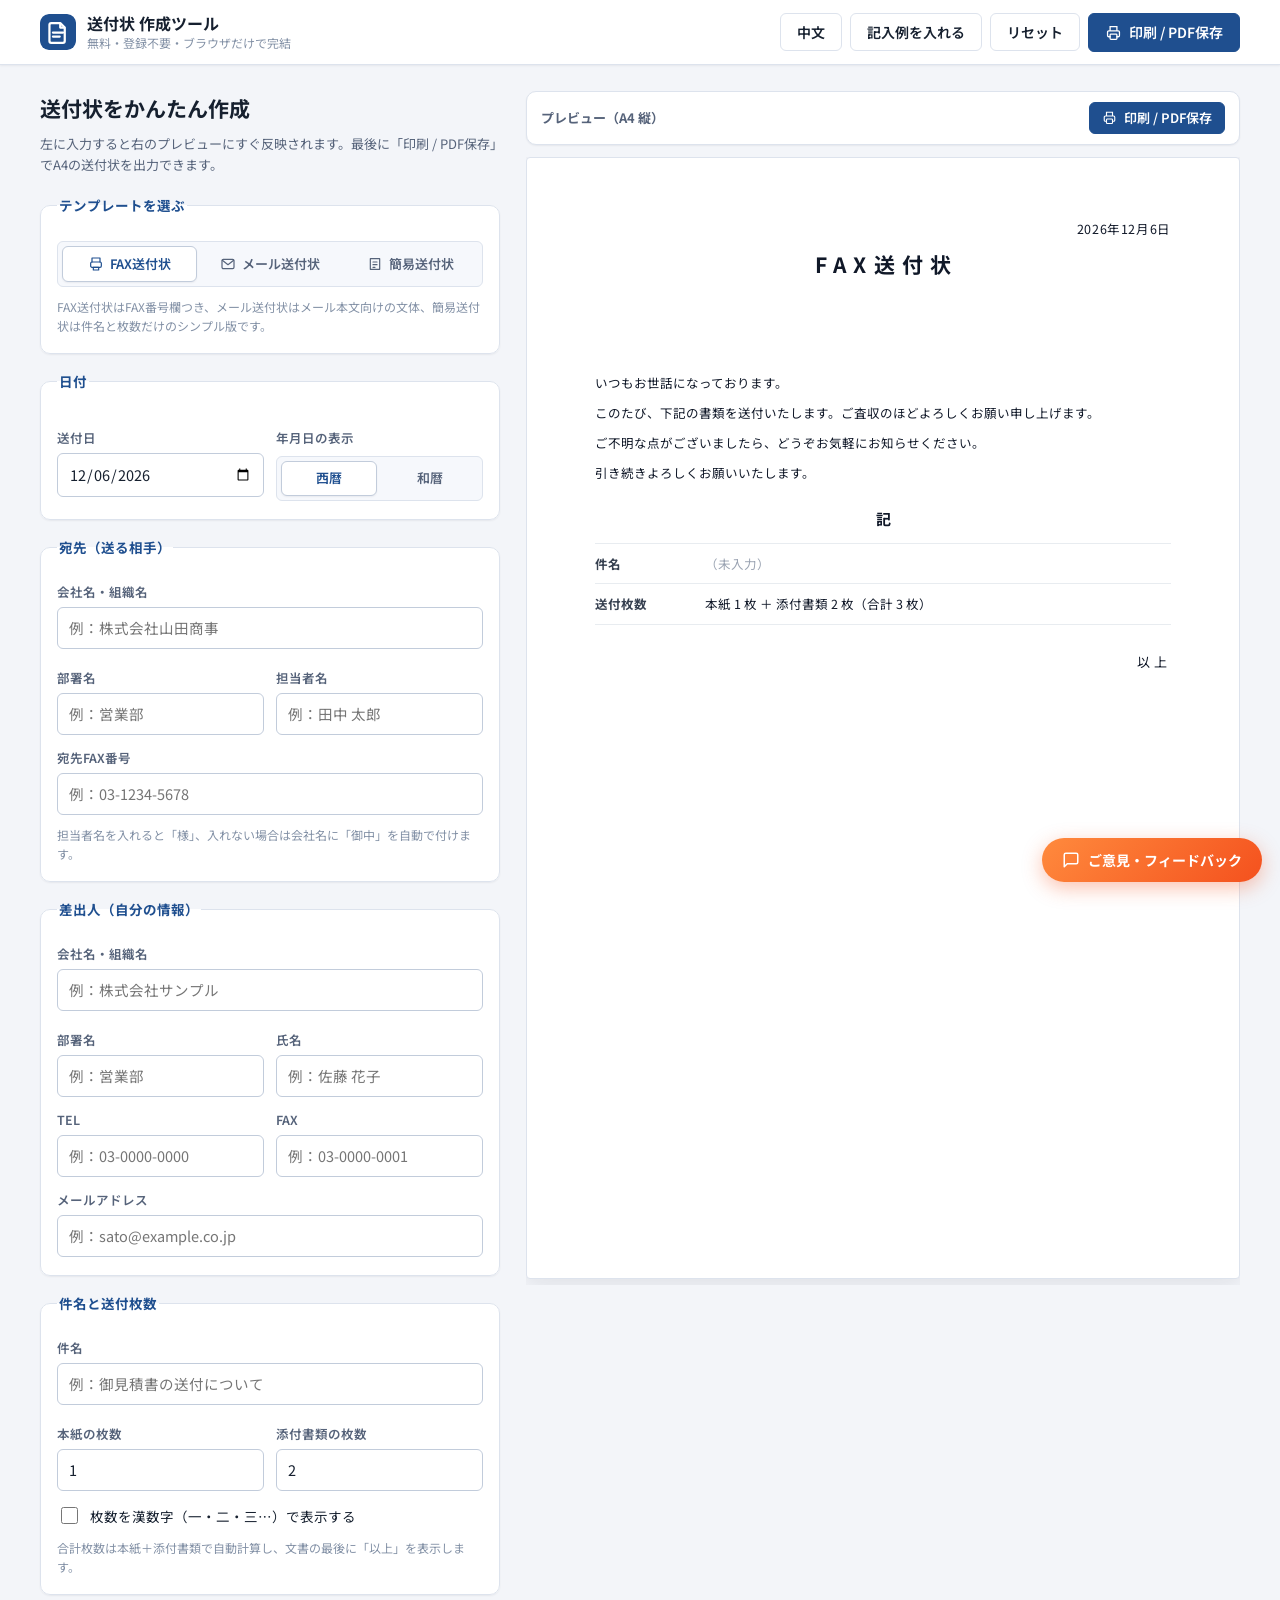
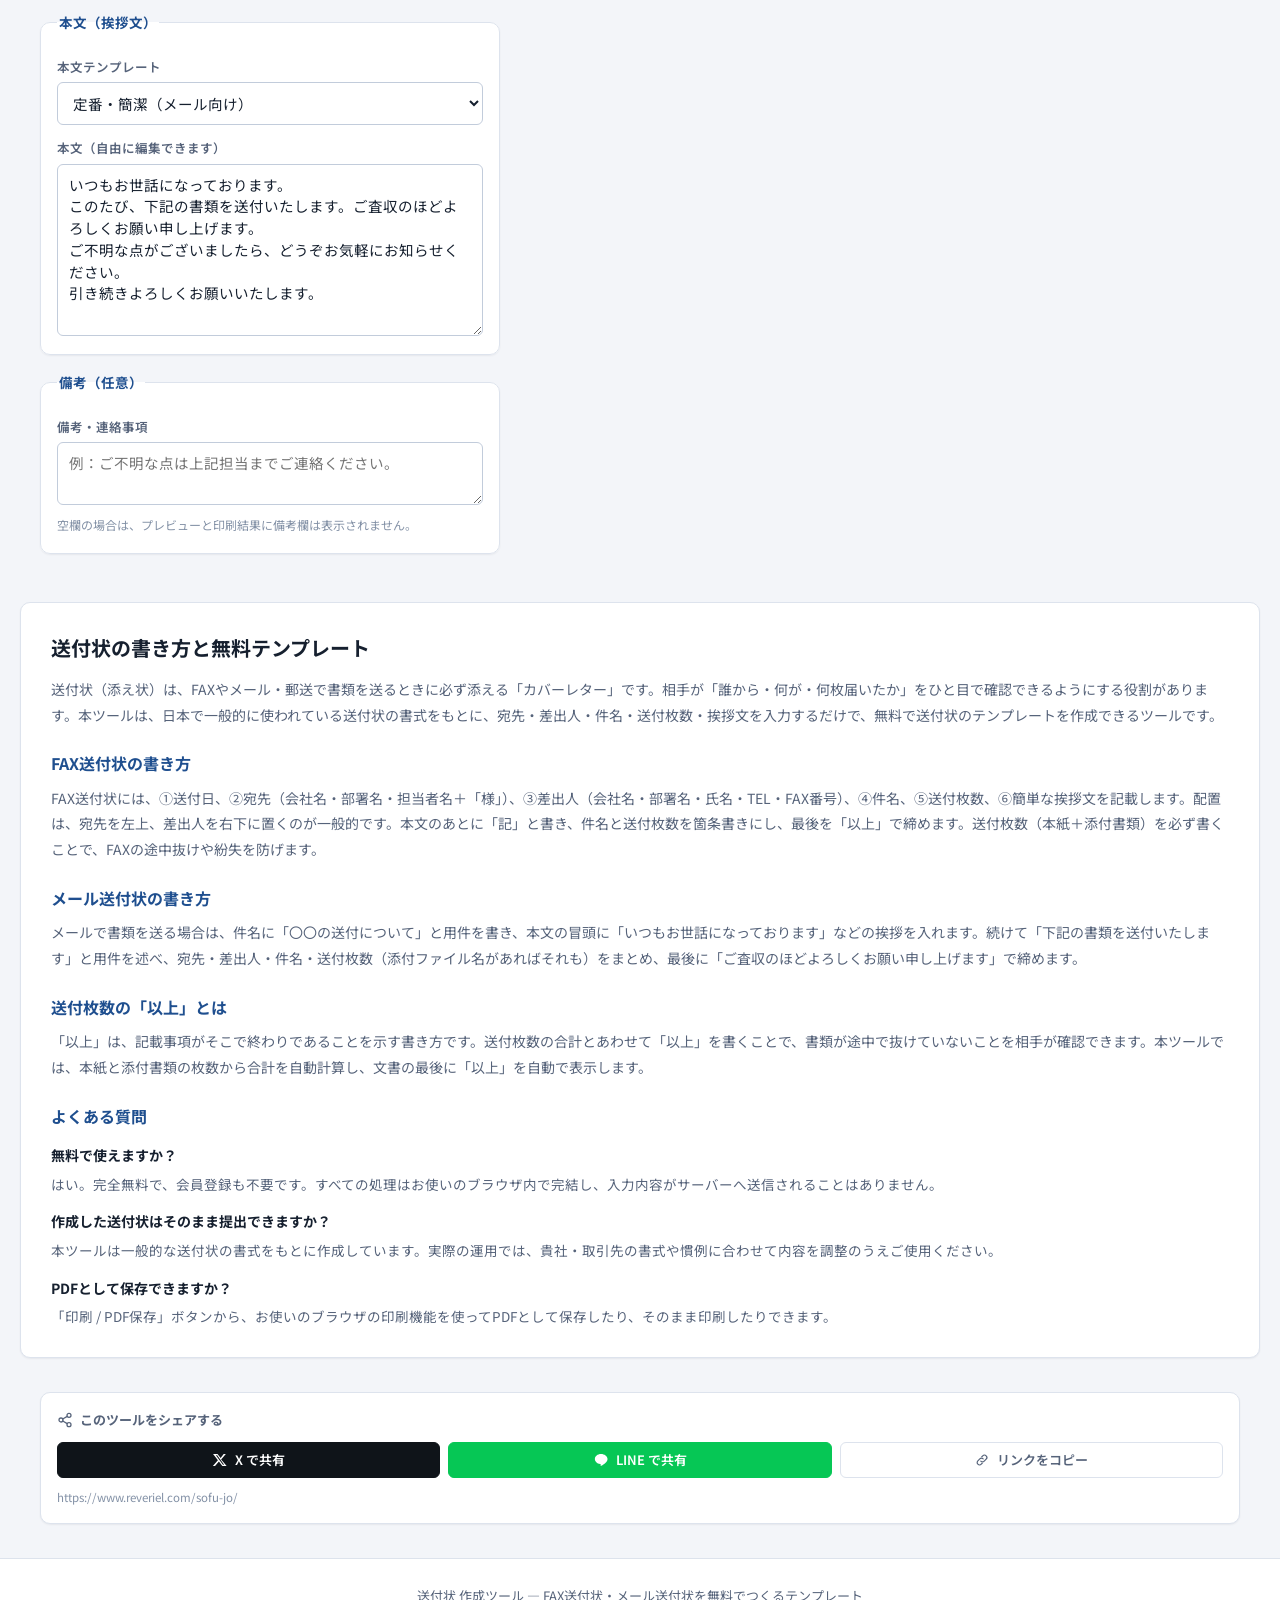
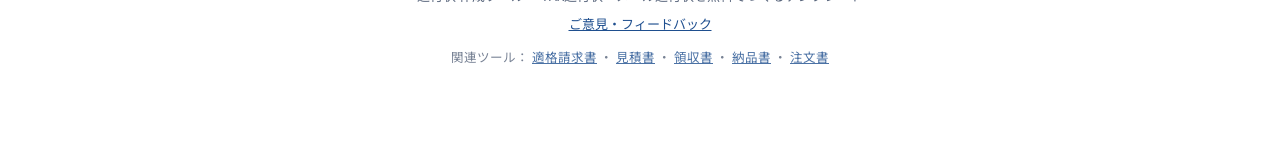
==== index.html @ 33616ab7 "送付状作成ツール初版：3模板+4预置文案+中⇄日+印刷/PDF" ====
<!DOCTYPE html>
<html lang="ja">
<head>
<meta charset="UTF-8">
<meta name="viewport" content="width=device-width, initial-scale=1">
<title>送付状 テンプレート 無料｜FAX送付状の書き方・作成ツール</title>
<meta name="description" content="送付状（FAX送付状・メール送付状）を無料で作成できるテンプレートツール。宛先・差出人・件名・送付枚数を入力するだけで、FAX送付状の正しい書き方どおりの書式をA4で作成し、そのまま印刷・PDF保存できます。登録不要・ブラウザ内で完結。">
<meta name="robots" content="index, follow">
<link rel="canonical" href="https://www.reveriel.com/sofu-jo/">
<meta name="keywords" content="送付状 テンプレート 無料,FAX送付状 書き方,送付状 無料,送付状 作成,メール送付状,送付状 フォーマット">
<meta property="og:type" content="website">
<meta property="og:title" content="送付状 テンプレート 無料｜FAX送付状の書き方・作成ツール">
<meta property="og:description" content="FAX送付状・メール送付状・簡易送付状を無料で作成。宛先・差出人・件名・送付枚数を入力するだけで、正しい書式の送付状をA4で印刷・PDF保存できます。">
<meta property="og:locale" content="ja_JP">
<meta property="og:url" content="https://www.reveriel.com/sofu-jo/">
<meta property="og:image" content="https://www.reveriel.com/sofu-jo/og-image.png">
<meta property="og:image:width" content="1200">
<meta property="og:image:height" content="630">
<meta name="twitter:card" content="summary_large_image">
<meta name="twitter:title" content="送付状 テンプレート 無料｜FAX送付状の書き方・作成ツール">
<meta name="twitter:description" content="FAX送付状・メール送付状を無料で作成。正しい書式の送付状をA4で印刷・PDF保存できます。">
<meta name="twitter:image" content="https://www.reveriel.com/sofu-jo/og-image.png">
<link rel="preconnect" href="https://fonts.googleapis.com">
<link rel="preconnect" href="https://fonts.gstatic.com" crossorigin>
<link href="https://fonts.googleapis.com/css2?family=Noto+Sans+JP:wght@400;500;700&family=Noto+Sans+SC:wght@400;500;700&display=swap" rel="stylesheet">
<link rel="icon" href="data:image/svg+xml,%3Csvg xmlns='http://www.w3.org/2000/svg' viewBox='0 0 32 32'%3E%3Crect width='32' height='32' rx='7' fill='%231f4f8f'/%3E%3Cpath d='M9 8h10l5 5v11a2 2 0 0 1-2 2H9a2 2 0 0 1-2-2V10a2 2 0 0 1 2-2z' fill='none' stroke='%23fff' stroke-width='2.2' stroke-linejoin='round'/%3E%3Cpath d='M18 8v5h5' fill='none' stroke='%23fff' stroke-width='2.2' stroke-linejoin='round'/%3E%3Cpath d='M11 17h9M11 21h6' stroke='%23fff' stroke-width='2.2' stroke-linecap='round'/%3E%3C/svg%3E">
<link rel="stylesheet" href="style.css">
<!-- Cloudflare Web Analytics --><script type='module' src='https://static.cloudflareinsights.com/beacon.min.js' data-cf-beacon='{"token": "6fc01bf3ac5e457ba1bd16b91e5b653e"}'></script><!-- End Cloudflare Web Analytics -->
<script type="application/ld+json">
{
  "@context": "https://schema.org",
  "@graph": [
    {
      "@type": "WebApplication",
      "name": "送付状 作成ツール（FAX・メール送付状テンプレート）",
      "applicationCategory": "BusinessApplication",
      "operatingSystem": "Web",
      "url": "https://www.reveriel.com/sofu-jo/",
      "description": "宛先・差出人・件名・送付枚数を入力するだけで、FAX送付状・メール送付状・簡易送付状を正しい書式で作成し、A4で印刷・PDF保存できる無料のブラウザ完結型ツール。",
      "inLanguage": "ja",
      "offers": {
        "@type": "Offer",
        "price": "0",
        "priceCurrency": "JPY"
      },
      "featureList": [
        "FAX送付状・メール送付状・簡易送付状の3種類のテンプレート",
        "日付の西暦／和暦（令和）切り替え",
        "送付枚数（本紙＋添付書類）の自動集計と漢数字表示",
        "時候の挨拶つき本文テンプレート4種（自由編集可）",
        "A4縦のプレビュー・印刷・PDF保存、日本語／中国語の画面切り替え",
        "入力内容はブラウザ内のみで処理"
      ]
    },
    {
      "@type": "FAQPage",
      "mainEntity": [
        {
          "@type": "Question",
          "name": "送付状とは何ですか？",
          "acceptedAnswer": {
            "@type": "Answer",
            "text": "送付状とは、書類をFAXやメール、郵送で送るときに添えるカバーレター（添え状）のことです。「何を・何枚送ったか」「誰から誰へ送ったか」を相手に明確に伝える役割があります。宛先・差出人・日付・件名・送付枚数・簡単な挨拶文を記載するのが一般的です。"
          }
        },
        {
          "@type": "Question",
          "name": "FAX送付状の書き方を教えてください。",
          "acceptedAnswer": {
            "@type": "Answer",
            "text": "FAX送付状には、送信日・宛先（会社名・部署・担当者名＋様）・差出人（会社名・部署・氏名・TEL・FAX番号）・件名・送付枚数（本紙＋添付書類）・簡単な挨拶文を記載します。宛先は左上、差出人は右下に置き、本文の後に「記」と書き、件名・送付枚数を箇条書きにして、最後に「以上」で締めます。送付枚数を書いておくと、FAXの途中抜けや紛失を防げます。"
          }
        },
        {
          "@type": "Question",
          "name": "送付状の「以上」は何のために書くのですか？",
          "acceptedAnswer": {
            "@type": "Answer",
            "text": "「以上」は、本文と記載事項がそこで終わりであることを示す書き方です。送付枚数とあわせて記載することで、書類が途中で抜けていないことを相手が確認できます。本ツールでは、送付枚数の合計を自動計算し、文書の最後に「以上」を自動で表示します。"
          }
        },
        {
          "@type": "Question",
          "name": "送付枚数の「本紙」と「添付書類」の違いは？",
          "acceptedAnswer": {
            "@type": "Answer",
            "text": "「本紙」は送付状そのもの（1枚）を指し、「添付書類」は送付状と一緒に送る書類を指します。合計枚数は「本紙1枚＋添付書類の枚数」で計算します。本ツールでは添付書類の枚数を入力すると合計が自動で表示されます。"
          }
        },
        {
          "@type": "Question",
          "name": "メール送付状はどう書けばいいですか？",
          "acceptedAnswer": {
            "@type": "Answer",
            "text": "メールで書類を送る場合は、件名に「〇〇の送付について」と内容を書き、本文の冒頭に「いつもお世話になっております」などの挨拶、続けて「下記の書類を送付いたします」と用件を書き、宛先・差出人・件名・送付枚数をまとめます。添付ファイルがある場合はファイル名も明記すると親切です。本ツールのメール送付状テンプレートはこの形式に対応しています。"
          }
        },
        {
          "@type": "Question",
          "name": "入力した内容はサーバーに送信されますか？",
          "acceptedAnswer": {
            "@type": "Answer",
            "text": "いいえ。入力内容はサーバーへ送信されず、お使いの端末のブラウザ内だけで処理されます。ページを閉じると内容は破棄されます。"
          }
        }
      ]
    }
  ]
}
</script>
</head>
<body>

<header class="site-header no-print">
  <div class="wrap header-inner">
    <div class="brand">
      <svg class="brand-mark" viewBox="0 0 32 32" aria-hidden="true">
        <rect width="32" height="32" rx="7" fill="currentColor"/>
        <path d="M10 8h8l4 4v12a1.6 1.6 0 0 1-1.6 1.6H10A1.6 1.6 0 0 1 8.4 24V9.6A1.6 1.6 0 0 1 10 8z" fill="none" stroke="#fff" stroke-width="2" stroke-linejoin="round"/>
        <path d="M18 8v4h4" fill="none" stroke="#fff" stroke-width="2" stroke-linejoin="round"/>
        <path d="M11.5 16.5h9M11.5 20h6" stroke="#fff" stroke-width="2" stroke-linecap="round"/>
      </svg>
      <div class="brand-text">
        <strong data-i18n="brandName">送付状 作成ツール</strong>
        <span data-i18n="tagline">無料・登録不要・ブラウザだけで完結</span>
      </div>
    </div>

    <div class="header-actions">
      <button type="button" class="btn btn-ghost" id="langBtn" aria-label="表示言語を切り替える">中文</button>
      <button type="button" class="btn btn-ghost" id="sampleBtn" data-i18n="btnSample">記入例を入れる</button>
      <button type="button" class="btn btn-ghost" id="resetBtn" data-i18n="btnReset">リセット</button>
      <button type="button" class="btn btn-primary" id="printBtn">
        <svg viewBox="0 0 20 20" aria-hidden="true" class="ic">
          <path d="M6 7V3h8v4M6 15H4.5A1.5 1.5 0 0 1 3 13.5v-4A1.5 1.5 0 0 1 4.5 8h11A1.5 1.5 0 0 1 17 9.5v4a1.5 1.5 0 0 1-1.5 1.5H14" fill="none" stroke="currentColor" stroke-width="1.5" stroke-linecap="round"/>
          <rect x="6" y="12" width="8" height="6" rx="1" fill="none" stroke="currentColor" stroke-width="1.5"/>
        </svg>
        <span data-i18n="btnPrint">印刷 / PDF保存</span>
      </button>
    </div>
  </div>
</header>

<main class="wrap layout">

  <!-- ===================== 入力フォーム ===================== -->
  <section class="form-pane no-print" aria-label="入力フォーム">

    <div class="pane-head">
      <h1 class="pane-title" data-i18n="formTitle">送付状をかんたん作成</h1>
      <p class="pane-sub" data-i18n="formHint">左に入力すると右のプレビューにすぐ反映されます。最後に「印刷 / PDF保存」でA4の送付状を出力できます。</p>
    </div>

    <!-- テンプレート選択 -->
    <fieldset class="card">
      <legend class="card-legend" data-i18n="legendTpl">テンプレートを選ぶ</legend>
      <div class="seg" role="tablist" aria-label="template">
        <button type="button" class="seg-btn is-active" data-tpl="fax" role="tab" aria-selected="true">
          <svg class="ic" viewBox="0 0 24 24" fill="none" stroke="currentColor" stroke-width="1.8" stroke-linecap="round" stroke-linejoin="round" aria-hidden="true"><path d="M6 9V3h12v6"/><rect x="4" y="9" width="16" height="8" rx="2"/><path d="M8 17h8v4H8z"/></svg>
          <span data-i18n="tplFax">FAX送付状</span>
        </button>
        <button type="button" class="seg-btn" data-tpl="email" role="tab" aria-selected="false">
          <svg class="ic" viewBox="0 0 24 24" fill="none" stroke="currentColor" stroke-width="1.8" stroke-linecap="round" stroke-linejoin="round" aria-hidden="true"><rect x="3" y="5" width="18" height="14" rx="2"/><path d="m3.5 6.5 8.5 6.5 8.5-6.5"/></svg>
          <span data-i18n="tplEmail">メール送付状</span>
        </button>
        <button type="button" class="seg-btn" data-tpl="simple" role="tab" aria-selected="false">
          <svg class="ic" viewBox="0 0 24 24" fill="none" stroke="currentColor" stroke-width="1.8" stroke-linecap="round" stroke-linejoin="round" aria-hidden="true"><path d="M5 4h14v16H5z"/><path d="M9 9h6M9 13h6M9 17h3"/></svg>
          <span data-i18n="tplSimple">簡易送付状</span>
        </button>
      </div>
      <p class="hint" data-i18n="tplHint">FAX送付状はFAX番号欄つき、メール送付状はメール本文向けの文体、簡易送付状は件名と枚数だけのシンプル版です。</p>
    </fieldset>

    <!-- 日付 -->
    <fieldset class="card">
      <legend class="card-legend" data-i18n="legendDate">日付</legend>
      <div class="grid-2">
        <label class="field">
          <span class="field-label" data-i18n="lblDate">送付日</span>
          <input type="date" id="date">
        </label>
        <div class="field">
          <span class="field-label" data-i18n="lblDateFormat">年月日の表示</span>
          <div class="seg seg-sm" role="tablist" aria-label="date format">
            <button type="button" class="seg-btn is-active" data-datefmt="seireki" role="tab" aria-selected="true" data-i18n="optSeireki">西暦</button>
            <button type="button" class="seg-btn" data-datefmt="wareki" role="tab" aria-selected="false" data-i18n="optWareki">和暦</button>
          </div>
        </div>
      </div>
    </fieldset>

    <!-- 宛先 -->
    <fieldset class="card">
      <legend class="card-legend" data-i18n="legendTo">宛先（送る相手）</legend>
      <label class="field">
        <span class="field-label" data-i18n="lblToCompany">会社名・組織名</span>
        <input type="text" id="toCompany" data-i18n-ph="phToCompany" placeholder="例：株式会社山田商事">
      </label>
      <div class="grid-2">
        <label class="field">
          <span class="field-label" data-i18n="lblToDept">部署名</span>
          <input type="text" id="toDept" data-i18n-ph="phToDept" placeholder="例：営業部">
        </label>
        <label class="field">
          <span class="field-label" data-i18n="lblToName">担当者名</span>
          <input type="text" id="toName" data-i18n-ph="phToName" placeholder="例：田中 太郎">
        </label>
      </div>
      <label class="field" id="toFaxField" hidden>
        <span class="field-label" data-i18n="lblToFax">宛先FAX番号</span>
        <input type="text" id="toFax" inputmode="tel" data-i18n-ph="phToFax" placeholder="例：03-1234-5678">
      </label>
      <p class="hint" data-i18n="hintTo">担当者名を入れると「様」、入れない場合は会社名に「御中」を自動で付けます。</p>
    </fieldset>

    <!-- 差出人 -->
    <fieldset class="card">
      <legend class="card-legend" data-i18n="legendFrom">差出人（自分の情報）</legend>
      <label class="field">
        <span class="field-label" data-i18n="lblFromCompany">会社名・組織名</span>
        <input type="text" id="fromCompany" data-i18n-ph="phFromCompany" placeholder="例：株式会社サンプル">
      </label>
      <div class="grid-2">
        <label class="field">
          <span class="field-label" data-i18n="lblFromDept">部署名</span>
          <input type="text" id="fromDept" data-i18n-ph="phFromDept" placeholder="例：営業部">
        </label>
        <label class="field">
          <span class="field-label" data-i18n="lblFromName">氏名</span>
          <input type="text" id="fromName" data-i18n-ph="phFromName" placeholder="例：佐藤 花子">
        </label>
      </div>
      <div class="grid-2">
        <label class="field">
          <span class="field-label" data-i18n="lblFromTel">TEL</span>
          <input type="text" id="fromTel" inputmode="tel" data-i18n-ph="phTel" placeholder="例：03-0000-0000">
        </label>
        <label class="field" id="fromFaxField" hidden>
          <span class="field-label" data-i18n="lblFromFax">FAX</span>
          <input type="text" id="fromFax" inputmode="tel" data-i18n-ph="phFax" placeholder="例：03-0000-0001">
        </label>
      </div>
      <label class="field" id="fromEmailField">
        <span class="field-label" data-i18n="lblFromEmail">メールアドレス</span>
        <input type="text" id="fromEmail" inputmode="email" data-i18n-ph="phEmail" placeholder="例：sato@example.co.jp">
      </label>
    </fieldset>

    <!-- 件名・枚数 -->
    <fieldset class="card">
      <legend class="card-legend" data-i18n="legendContent">件名と送付枚数</legend>
      <label class="field">
        <span class="field-label" data-i18n="lblSubject">件名</span>
        <input type="text" id="subject" data-i18n-ph="phSubject" placeholder="例：御見積書の送付について">
      </label>
      <div class="grid-2">
        <label class="field">
          <span class="field-label" data-i18n="lblHonpyo">本紙の枚数</span>
          <input type="text" id="honpyo" class="num" inputmode="numeric" value="1">
        </label>
        <label class="field">
          <span class="field-label" data-i18n="lblTenpu">添付書類の枚数</span>
          <input type="text" id="tenpu" class="num" inputmode="numeric" value="2">
        </label>
      </div>
      <label class="check">
        <input type="checkbox" id="useKanji">
        <span data-i18n="chkKanji">枚数を漢数字（一・二・三…）で表示する</span>
      </label>
      <p class="hint" id="countHint" data-i18n="hintCount">合計枚数は本紙＋添付書類で自動計算し、文書の最後に「以上」を表示します。</p>
    </fieldset>

    <!-- 本文 -->
    <fieldset class="card">
      <legend class="card-legend" data-i18n="legendBody">本文（挨拶文）</legend>
      <label class="field">
        <span class="field-label" data-i18n="lblBodyPreset">本文テンプレート</span>
        <select id="bodyPreset"></select>
      </label>
      <label class="field">
        <span class="field-label" data-i18n="lblBody">本文（自由に編集できます）</span>
        <textarea id="body" rows="7" data-i18n-ph="phBody" placeholder="本文を入力してください"></textarea>
      </label>
    </fieldset>

    <!-- 備考 -->
    <fieldset class="card">
      <legend class="card-legend" data-i18n="legendNote">備考（任意）</legend>
      <label class="field">
        <span class="field-label" data-i18n="lblNote">備考・連絡事項</span>
        <textarea id="note" rows="2" data-i18n-ph="phNote" placeholder="例：ご不明な点は上記担当までご連絡ください。"></textarea>
      </label>
      <p class="hint" data-i18n="hintNote">空欄の場合は、プレビューと印刷結果に備考欄は表示されません。</p>
    </fieldset>

  </section>

  <!-- ===================== プレビュー ===================== -->
  <section class="preview-pane" aria-label="プレビュー">
    <div class="preview-bar no-print">
      <span class="preview-label" data-i18n="previewLabel">プレビュー（A4 縦）</span>
      <button type="button" class="btn btn-primary btn-sm" id="printBtn2">
        <svg viewBox="0 0 20 20" aria-hidden="true" class="ic">
          <path d="M6 7V3h8v4M6 15H4.5A1.5 1.5 0 0 1 3 13.5v-4A1.5 1.5 0 0 1 4.5 8h11A1.5 1.5 0 0 1 17 9.5v4a1.5 1.5 0 0 1-1.5 1.5H14" fill="none" stroke="currentColor" stroke-width="1.5" stroke-linecap="round"/>
          <rect x="6" y="12" width="8" height="6" rx="1" fill="none" stroke="currentColor" stroke-width="1.5"/>
        </svg>
        <span data-i18n="btnPrint">印刷 / PDF保存</span>
      </button>
    </div>

    <div class="paper-wrap">
      <article class="paper" id="paper" aria-live="polite"><!-- JSが描画 --></article>
    </div>
  </section>

</main>

<!-- ===================== SEO コンテンツ ===================== -->
<section class="wrap seo no-print">
  <h2 data-i18n="seoH2">送付状の書き方と無料テンプレート</h2>
  <p data-i18n="seoP1">送付状（添え状）は、FAXやメール・郵送で書類を送るときに必ず添える「カバーレター」です。相手が「誰から・何が・何枚届いたか」をひと目で確認できるようにする役割があります。本ツールは、日本で一般的に使われている送付状の書式をもとに、宛先・差出人・件名・送付枚数・挨拶文を入力するだけで、無料で送付状のテンプレートを作成できるツールです。</p>

  <h3 data-i18n="seoH3a">FAX送付状の書き方</h3>
  <p data-i18n="seoP2">FAX送付状には、①送付日、②宛先（会社名・部署名・担当者名＋「様」）、③差出人（会社名・部署名・氏名・TEL・FAX番号）、④件名、⑤送付枚数、⑥簡単な挨拶文を記載します。配置は、宛先を左上、差出人を右下に置くのが一般的です。本文のあとに「記」と書き、件名と送付枚数を箇条書きにし、最後を「以上」で締めます。送付枚数（本紙＋添付書類）を必ず書くことで、FAXの途中抜けや紛失を防げます。</p>

  <h3 data-i18n="seoH3b">メール送付状の書き方</h3>
  <p data-i18n="seoP3">メールで書類を送る場合は、件名に「〇〇の送付について」と用件を書き、本文の冒頭に「いつもお世話になっております」などの挨拶を入れます。続けて「下記の書類を送付いたします」と用件を述べ、宛先・差出人・件名・送付枚数（添付ファイル名があればそれも）をまとめ、最後に「ご査収のほどよろしくお願い申し上げます」で締めます。</p>

  <h3 data-i18n="seoH3c">送付枚数の「以上」とは</h3>
  <p data-i18n="seoP4">「以上」は、記載事項がそこで終わりであることを示す書き方です。送付枚数の合計とあわせて「以上」を書くことで、書類が途中で抜けていないことを相手が確認できます。本ツールでは、本紙と添付書類の枚数から合計を自動計算し、文書の最後に「以上」を自動で表示します。</p>

  <h3 data-i18n="seoH3d">よくある質問</h3>
  <dl class="faq">
    <dt data-i18n="faqQ1">無料で使えますか？</dt>
    <dd data-i18n="faqA1">はい。完全無料で、会員登録も不要です。すべての処理はお使いのブラウザ内で完結し、入力内容がサーバーへ送信されることはありません。</dd>
    <dt data-i18n="faqQ2">作成した送付状はそのまま提出できますか？</dt>
    <dd data-i18n="faqA2">本ツールは一般的な送付状の書式をもとに作成しています。実際の運用では、貴社・取引先の書式や慣例に合わせて内容を調整のうえご使用ください。</dd>
    <dt data-i18n="faqQ3">PDFとして保存できますか？</dt>
    <dd data-i18n="faqA3">「印刷 / PDF保存」ボタンから、お使いのブラウザの印刷機能を使ってPDFとして保存したり、そのまま印刷したりできます。</dd>
  </dl>
</section>

<!-- ===================== 共有 ===================== -->
<section class="wrap no-print">
  <section class="share-block" id="shareBlock" aria-label="share">
    <p class="share-block-title">
      <svg class="ic" viewBox="0 0 24 24" fill="none" stroke="currentColor" stroke-width="1.9" stroke-linecap="round" stroke-linejoin="round" aria-hidden="true"><circle cx="18" cy="5" r="3"/><circle cx="6" cy="12" r="3"/><circle cx="18" cy="19" r="3"/><path d="m8.6 13.5 6.8 4M15.4 6.5l-6.8 4"/></svg>
      <span data-i18n="shareTitle">このツールをシェアする</span>
    </p>
    <div class="share-row">
      <button class="btn share-btn share-x" id="shareXBtn" type="button" aria-label="X">
        <svg class="share-logo" viewBox="0 0 24 24" fill="currentColor" aria-hidden="true"><path d="M17.53 3h3.24l-7.08 8.09L22 21h-6.52l-5.11-6.68L4.53 21H1.29l7.57-8.66L1.6 3h6.69l4.62 6.1L17.53 3Zm-1.14 16.06h1.8L7.7 4.85H5.77l10.62 14.21Z"/></svg>
        <span data-i18n="shareX">X で共有</span>
      </button>
      <button class="btn share-btn share-line" id="shareLineBtn" type="button" aria-label="LINE">
        <svg class="share-logo" viewBox="0 0 24 24" fill="currentColor" aria-hidden="true"><path d="M12 3C6.9 3 2.8 6.4 2.8 10.6c0 3.77 3.35 6.93 7.88 7.53.31.07.73.2.83.47.1.24.06.62.03.87l-.13.83c-.04.24-.19.94.82.51 1.01-.42 5.44-3.2 7.42-5.48 1.37-1.47 2.13-2.96 2.13-4.73C21.78 6.4 17.1 3 12 3Z"/></svg>
        <span data-i18n="shareLine">LINE で共有</span>
      </button>
      <button class="btn share-btn share-copy" id="shareCopyBtn" type="button" aria-label="copy link">
        <svg class="share-logo" viewBox="0 0 24 24" fill="none" stroke="currentColor" stroke-width="1.8" stroke-linecap="round" stroke-linejoin="round" aria-hidden="true"><path d="M10.2 13.7a3.6 3.6 0 0 0 5.1 0l2.9-2.9a3.6 3.6 0 0 0-5.1-5.1l-1.4 1.4"/><path d="M13.8 10.3a3.6 3.6 0 0 0-5.1 0l-2.9 2.9a3.6 3.6 0 0 0 5.1 5.1l1.4-1.4"/></svg>
        <span id="shareCopyLabel" data-i18n="shareCopy">リンクをコピー</span>
      </button>
    </div>
    <p class="share-url" id="shareUrlText"></p>
  </section>
</section>

<footer class="site-footer no-print">
  <div class="wrap">
    <p data-i18n="footerText">送付状 作成ツール — FAX送付状・メール送付状を無料でつくるテンプレート</p>
    <p><a href="https://docs.google.com/forms/d/e/1FAIpQLSfHGUfgAlViT3TFiVtJi_EpJ4ioUpd9oGyaJ7rehEV-gBH_PA/viewform?usp=pp_url&amp;entry.1745177199=%E9%80%81%E4%BB%98%E7%8A%B6" target="_blank" rel="noopener" data-i18n="footerFeedback">ご意見・フィードバック</a></p>
    <p class="related">
      <span data-i18n="relatedLabel">関連ツール：</span>
      <a href="https://www.reveriel.com/japan-invoice-pdf/">適格請求書</a> ・
      <a href="https://www.reveriel.com/mitsumori-pdf/">見積書</a> ・
      <a href="https://www.reveriel.com/ryoshusho-pdf/">領収書</a> ・
      <a href="https://www.reveriel.com/nohinsho-pdf/">納品書</a> ・
      <a href="https://www.reveriel.com/chumonsho-pdf/">注文書</a>
    </p>
  </div>
</footer>

<a href="https://docs.google.com/forms/d/e/1FAIpQLSfHGUfgAlViT3TFiVtJi_EpJ4ioUpd9oGyaJ7rehEV-gBH_PA/viewform?usp=pp_url&amp;entry.1745177199=%E9%80%81%E4%BB%98%E7%8A%B6" target="_blank" rel="noopener" class="feedback-fab" aria-label="ご意見・フィードバックを送る">
  <svg viewBox="0 0 24 24" fill="none" stroke="currentColor" stroke-width="2" stroke-linecap="round" stroke-linejoin="round" aria-hidden="true"><path d="M21 15a2 2 0 0 1-2 2H7l-4 4V5a2 2 0 0 1 2-2h14a2 2 0 0 1 2 2z"/></svg>
  <span data-i18n="footerFab">ご意見・フィードバック</span>
</a>

<script src="script.js"></script>
</body>
</html>
---- style.css ----
/* =========================================================
   送付状 作成ツール — style.css
   純粋なフロントエンドのみ。外部通信は行いません。
   ========================================================= */

:root {
  --c-bg:            #f3f5f9;
  --c-surface:       #ffffff;
  --c-surface-2:     #f6f8fc;
  --c-border:        #dde3ed;
  --c-border-strong: #c2ccdb;
  --c-text:          #16202f;
  --c-text-muted:    #56637a;
  --c-text-faint:    #8391a6;
  --c-accent:        #1f4f8f;
  --c-accent-soft:   #e6eefa;
  --c-accent-hover:  #173d70;
  --c-danger:        #b42318;
  --c-danger-soft:   #fef3f2;
  --c-warn:          #8a5300;
  --c-warn-soft:     #fff7e8;
  --c-warn-border:   #f0cf94;
  --c-success:       #067647;
  --c-focus:         #2f6fc4;

  --paper-bg:        #ffffff;
  --paper-ink:       #101828;
  --paper-line:      #d3dae0;
  --paper-line-soft: #e8ecf0;
  --paper-accent:    #1f4f8f;

  --radius:    10px;
  --radius-sm: 6px;
  --shadow-sm: 0 1px 2px rgba(16, 24, 40, .06);
  --shadow-lg: 0 4px 24px rgba(16, 24, 40, .10);

  --font: "Noto Sans JP", "Noto Sans SC", -apple-system, BlinkMacSystemFont,
          "Hiragino Kaku Gothic ProN", "Hiragino Sans", "Yu Gothic", Meiryo, sans-serif;
  --font-doc: "Noto Sans JP", "Hiragino Kaku Gothic ProN", "Yu Gothic", Meiryo, sans-serif;
  --font-num: "Noto Sans JP", ui-monospace, "SF Mono", Menlo, Consolas, monospace;
}

@media (prefers-color-scheme: dark) {
  :root {
    --c-bg:            #0f1319;
    --c-surface:       #171d26;
    --c-surface-2:     #1d242f;
    --c-border:        #2a323f;
    --c-border-strong: #3d4757;
    --c-text:          #e7ecf3;
    --c-text-muted:    #a0aabd;
    --c-text-faint:    #7c8798;
    --c-accent:        #6fa3e8;
    --c-accent-soft:   #16273e;
    --c-accent-hover:  #8fbcf5;
    --c-danger:        #f4746a;
    --c-danger-soft:   #33191a;
    --c-warn:          #f0c07a;
    --c-warn-soft:     #2e2614;
    --c-warn-border:   #5c4a24;
    --c-success:       #4ec98b;
    --shadow-sm: 0 1px 2px rgba(0, 0, 0, .4);
    --shadow-lg: 0 4px 24px rgba(0, 0, 0, .5);
  }
}

* { box-sizing: border-box; }
[hidden] { display: none !important; }
html { -webkit-text-size-adjust: 100%; }

body {
  margin: 0;
  background: var(--c-bg);
  color: var(--c-text);
  font-family: var(--font);
  font-size: 15px;
  line-height: 1.7;
  overflow-x: hidden;
}

a { color: var(--c-accent); }
a:hover { color: var(--c-accent-hover); }

.wrap { width: 100%; max-width: 1240px; margin-inline: auto; padding: 0 20px; }

/* ---------------- ヘッダー ---------------- */

.site-header {
  position: sticky;
  top: 0;
  z-index: 50;
  background: var(--c-surface);
  border-bottom: 1px solid var(--c-border);
  box-shadow: var(--shadow-sm);
}

.header-inner {
  display: flex;
  align-items: center;
  justify-content: space-between;
  gap: 14px;
  min-height: 64px;
  padding-block: 8px;
  flex-wrap: wrap;
}

.brand { display: flex; align-items: center; gap: 11px; min-width: 0; }
.brand-mark { width: 36px; height: 36px; flex: none; color: var(--c-accent); border-radius: 9px; }
.brand-text { display: flex; flex-direction: column; line-height: 1.35; min-width: 0; }
.brand-text strong { font-size: 16px; font-weight: 700; }
.brand-text span { font-size: 12px; color: var(--c-text-faint); }

.header-actions { display: flex; align-items: center; gap: 8px; flex-wrap: wrap; }

/* ---------------- ボタン ---------------- */

.btn {
  display: inline-flex;
  align-items: center;
  justify-content: center;
  gap: 7px;
  padding: 10px 16px;
  border-radius: var(--radius-sm);
  border: 1px solid var(--c-border);
  background: var(--c-surface);
  color: var(--c-text);
  font-family: inherit;
  font-size: 14px;
  font-weight: 600;
  line-height: 1.2;
  cursor: pointer;
  transition: background .15s, border-color .15s, color .15s, transform .12s;
  text-decoration: none !important;
}
.btn:hover { background: var(--c-surface-2); }
.btn:focus-visible { outline: 3px solid var(--c-focus); outline-offset: 2px; }
.btn .ic { width: 17px; height: 17px; flex: none; }

.btn-primary {
  background: var(--c-accent);
  border-color: var(--c-accent);
  color: #fff !important;
}
.btn-primary:hover { background: var(--c-accent-hover); border-color: var(--c-accent-hover); }

.btn-ghost { background: transparent; }
.btn-ghost:hover { background: var(--c-surface-2); }

.btn-sm { padding: 7px 12px; font-size: 13px; }
.btn-sm .ic { width: 15px; height: 15px; }

/* ---------------- レイアウト ---------------- */

.layout {
  display: grid;
  grid-template-columns: minmax(340px, 460px) minmax(0, 1fr);
  gap: 26px;
  align-items: start;
  padding-block: 26px 40px;
}

.form-pane { display: flex; flex-direction: column; gap: 16px; min-width: 0; }

.pane-head { margin-bottom: 2px; }
.pane-title { margin: 0 0 6px; font-size: 21px; font-weight: 700; }
.pane-sub { margin: 0; font-size: 13px; color: var(--c-text-muted); line-height: 1.65; }

/* ---------------- カード・フォーム ---------------- */

.card {
  margin: 0;
  padding: 16px 16px 18px;
  background: var(--c-surface);
  border: 1px solid var(--c-border);
  border-radius: var(--radius);
  box-shadow: var(--shadow-sm);
}

.card-legend {
  padding: 0 2px;
  font-size: 13.5px;
  font-weight: 700;
  color: var(--c-accent);
}

.field { display: flex; flex-direction: column; gap: 5px; margin-top: 12px; min-width: 0; }
.card > .field:first-of-type,
.card > .grid-2:first-of-type { margin-top: 6px; }

.field-label { font-size: 12.5px; font-weight: 600; color: var(--c-text-muted); }

.grid-2 { display: grid; grid-template-columns: 1fr 1fr; gap: 0 12px; }

input[type="text"],
input[type="date"],
select,
textarea {
  width: 100%;
  padding: 9px 11px;
  border: 1px solid var(--c-border-strong);
  border-radius: var(--radius-sm);
  background: var(--c-surface);
  color: var(--c-text);
  font-family: inherit;
  font-size: 14.5px;
  line-height: 1.5;
  transition: border-color .15s, box-shadow .15s;
}
input[type="text"]:focus,
input[type="date"]:focus,
select:focus,
textarea:focus {
  outline: none;
  border-color: var(--c-accent);
  box-shadow: 0 0 0 3px var(--c-accent-soft);
}
textarea { resize: vertical; min-height: 56px; }
input.num { font-family: var(--font-num); letter-spacing: .02em; }

.hint { margin: 10px 0 0; font-size: 12px; color: var(--c-text-faint); line-height: 1.6; }

.check {
  display: flex;
  align-items: flex-start;
  gap: 9px;
  margin-top: 14px;
  font-size: 13.5px;
  cursor: pointer;
}
.check input { width: 17px; height: 17px; margin-top: 2px; accent-color: var(--c-accent); flex: none; }

/* セグメント（テンプレート選択・日付表示） */
.seg {
  display: flex;
  gap: 6px;
  margin-top: 8px;
  padding: 4px;
  background: var(--c-surface-2);
  border: 1px solid var(--c-border);
  border-radius: var(--radius-sm);
}
.seg-btn {
  flex: 1 1 0;
  display: inline-flex;
  align-items: center;
  justify-content: center;
  gap: 6px;
  padding: 9px 6px;
  border: 1px solid transparent;
  border-radius: var(--radius-sm);
  background: transparent;
  color: var(--c-text-muted);
  font-family: inherit;
  font-size: 13px;
  font-weight: 600;
  line-height: 1.25;
  cursor: pointer;
  transition: background .15s, color .15s, border-color .15s;
}
.seg-btn .ic { width: 16px; height: 16px; flex: none; }
.seg-btn:hover { color: var(--c-text); }
.seg-btn.is-active {
  background: var(--c-surface);
  color: var(--c-accent);
  border-color: var(--c-border-strong);
  box-shadow: var(--shadow-sm);
}
.seg-btn:focus-visible { outline: 3px solid var(--c-focus); outline-offset: 1px; }
.seg-sm { margin-top: 3px; }
.seg-sm .seg-btn { padding: 8px 4px; font-size: 13px; }

/* ---------------- プレビュー ---------------- */

.preview-pane { min-width: 0; }

.preview-bar {
  display: flex;
  align-items: center;
  justify-content: space-between;
  gap: 12px;
  margin-bottom: 12px;
  padding: 10px 14px;
  background: var(--c-surface);
  border: 1px solid var(--c-border);
  border-radius: var(--radius);
  box-shadow: var(--shadow-sm);
}
.preview-label { font-size: 13px; font-weight: 700; color: var(--c-text-muted); }

.paper-wrap { overflow-x: auto; padding-bottom: 6px; }

.paper {
  position: relative;
  width: 210mm;
  max-width: 100%;
  min-height: 297mm;
  margin-inline: auto;
  padding: 16mm 18mm;
  background: var(--paper-bg);
  color: var(--paper-ink);
  border: 1px solid var(--c-border);
  border-radius: 4px;
  box-shadow: var(--shadow-lg);
  font-family: var(--font-doc);
  font-size: 12.5px;
  line-height: 1.7;
  overflow: hidden;
}

/* ---------------- 送付状 本文書式 ---------------- */

.doc-top { position: relative; margin-bottom: 8mm; }
.doc-date {
  margin: 0 0 2mm;
  text-align: right;
  font-size: 12.5px;
  letter-spacing: .05em;
}
.doc-title {
  margin: 0;
  text-align: center;
  font-size: 21px;
  font-weight: 700;
  letter-spacing: .35em;
  text-indent: .35em;
}

.doc-parties {
  display: flex;
  justify-content: space-between;
  align-items: flex-start;
  gap: 6mm;
  margin-bottom: 7mm;
}
.doc-to { flex: 1 1 auto; min-width: 0; padding-top: 2mm; }
.doc-from { flex: 0 0 auto; max-width: 45%; text-align: left; }
.doc-from p { margin: 0; line-height: 1.55; }

.to-org { margin: 0; font-size: 15px; font-weight: 700; }
.to-org .honorific { font-weight: 600; }
.to-sub { margin: 1mm 0 0; font-size: 13.5px; padding-left: 1em; }
.to-sub .honorific { font-weight: 600; }
.doc-to .to-fax { margin: 2mm 0 0; font-size: 12px; color: #4b5563; }

.from-name { font-size: 14px; font-weight: 700; }
.from-meta { font-size: 11.5px; color: #4b5563; }

.doc-body { margin: 0 0 6mm; }
.doc-body p { margin: 0 0 .7em; }
.doc-body p:last-child { margin-bottom: 0; }

.doc-marker {
  margin: 0 0 3mm;
  text-align: center;
  font-size: 15px;
  font-weight: 700;
  letter-spacing: .6em;
  text-indent: .6em;
}

.doc-items { margin: 0; }
.doc-item {
  display: flex;
  gap: 5mm;
  padding: 2.4mm 0;
  border-bottom: 1px solid var(--paper-line-soft);
}
.doc-item:first-child { border-top: 1px solid var(--paper-line-soft); }
.doc-item dt {
  flex: 0 0 24mm;
  font-weight: 700;
  color: #374151;
}
.doc-item dd { margin: 0; flex: 1 1 auto; min-width: 0; word-break: break-word; }
.doc-item dd .count-num { font-family: var(--font-num); }

/* 画面用のプレースホルダ（未入力のときに薄く表示） */
.doc-empty, .ph-empty { color: #9aa3b2; }

.doc-note { margin: 4mm 0 0; font-size: 12px; }
.doc-note .doc-note-label { font-weight: 700; color: #374151; }

.doc-end {
  margin: 7mm 0 0;
  text-align: right;
  font-size: 13px;
  letter-spacing: .3em;
}

/* ---------------- SEO セクション ---------------- */

.seo {
  margin-block: 8px 34px;
  padding: 28px 30px;
  background: var(--c-surface);
  border: 1px solid var(--c-border);
  border-radius: var(--radius);
  box-shadow: var(--shadow-sm);
  max-width: 1240px;
}
.seo h2 { margin: 0 0 12px; font-size: 20px; }
.seo h3 { margin: 22px 0 8px; font-size: 16px; color: var(--c-accent); }
.seo p { margin: 0 0 10px; color: var(--c-text-muted); font-size: 14px; line-height: 1.85; }

.faq { margin: 8px 0 0; }
.faq dt { margin-top: 14px; font-weight: 700; font-size: 14px; }
.faq dd { margin: 4px 0 0; color: var(--c-text-muted); font-size: 13.5px; line-height: 1.8; }

/* ---------------- 共有 ---------------- */

.share-block {
  margin-bottom: 34px;
  padding: 16px;
  background: var(--c-surface);
  border: 1px solid var(--c-border);
  border-radius: var(--radius);
  box-shadow: var(--shadow-sm);
}
.share-block-title {
  display: flex;
  align-items: center;
  gap: 7px;
  margin: 0 0 11px;
  font-size: 13px;
  font-weight: 700;
  color: var(--c-text-muted);
}
.share-block-title .ic { width: 16px; height: 16px; flex: none; }
.share-row { display: flex; gap: 8px; flex-wrap: wrap; }
.share-btn { flex: 1 1 0; font-size: 13px; padding: 9px 10px; min-width: 0; }
.share-btn .share-logo { width: 16px; height: 16px; flex: none; }
.share-x { background: #0f1419; color: #fff !important; border-color: #0f1419; }
.share-x:hover { background: #2b3540; }
.share-line { background: #06c755; color: #fff !important; border-color: #06c755; }
.share-line:hover { background: #05b34c; }
.share-copy { background: transparent; color: var(--c-text-muted); border-color: var(--c-border); }
.share-copy:hover { background: var(--c-surface-2); color: var(--c-text); }
.share-url {
  margin: 10px 0 0;
  font-family: var(--font-num);
  font-size: 11.5px;
  color: var(--c-text-faint);
  word-break: break-all;
}

/* ---------------- フッター ---------------- */

.site-footer {
  padding: 26px 0 90px;
  border-top: 1px solid var(--c-border);
  background: var(--c-surface);
  color: var(--c-text-muted);
  font-size: 13px;
  text-align: center;
}
.site-footer p { margin: 0 0 6px; }
.site-footer .related { margin-top: 10px; font-size: 12.5px; opacity: .8; }
.site-footer .related a { white-space: nowrap; }

/* ---------------- フィードバックFAB（右下固定・常時表示） ---------------- */
.feedback-fab {
  position: fixed;
  right: 18px;
  bottom: 18px;
  z-index: 10000;
  display: inline-flex;
  align-items: center;
  gap: 8px;
  padding: 13px 20px;
  background: linear-gradient(135deg, #ff8a3d, #f4511e);
  color: #fff !important;
  border-radius: 999px;
  box-shadow: 0 6px 20px rgba(244, 81, 30, 0.35);
  font-size: 14px;
  font-weight: 700;
  line-height: 1;
  text-decoration: none !important;
  transition: transform 0.15s ease, box-shadow 0.15s ease;
}
.feedback-fab:hover {
  transform: translateY(-3px);
  box-shadow: 0 10px 28px rgba(244, 81, 30, 0.45);
  color: #fff !important;
}
.feedback-fab:focus-visible { outline: 3px solid rgba(244, 81, 30, 0.5); outline-offset: 2px; }
.feedback-fab svg { width: 18px; height: 18px; flex: none; }
@media (max-width: 600px) {
  .feedback-fab { right: 14px; bottom: 14px; padding: 11px 16px; font-size: 13px; }
  .feedback-fab svg { width: 16px; height: 16px; }
}

/* ---------------- レスポンシブ ---------------- */

@media (max-width: 980px) {
  .layout { grid-template-columns: 1fr; gap: 22px; }
  .preview-pane { order: 2; }
  .paper { width: 100%; min-height: 0; padding: 22px 20px; }
  .doc-title { font-size: 19px; }
  .doc-parties { flex-direction: column; gap: 5mm; }
  .doc-from { max-width: 100%; }
}

@media (max-width: 560px) {
  .wrap { padding: 0 14px; }
  .header-inner { gap: 8px; }
  .brand-text strong { font-size: 15px; }
  .header-actions { width: 100%; }
  .header-actions .btn { flex: 1 1 auto; }
  .grid-2 { grid-template-columns: 1fr; gap: 0; }
  .seg { flex-wrap: wrap; }
  .seg-btn { flex: 1 1 30%; }
  .seo { padding: 22px 16px; }
  .share-btn { flex: 1 1 calc(50% - 4px); }
  .doc-item { flex-direction: column; gap: 1mm; }
  .doc-item dt { flex: none; }
}

/* ---------------- 印刷 ---------------- */

@page { size: A4 portrait; margin: 14mm; }

@media print {
  html, body {
    background: #fff !important;
    font-size: 11pt;
  }

  .wrap { max-width: none; padding: 0; }

  .no-print,
  .feedback-fab,
  .site-header,
  .form-pane,
  .seo,
  .site-footer,
  .preview-bar,
  .share-block {
    display: none !important;
  }

  .layout {
    display: block !important;
    gap: 0 !important;
    padding: 0 !important;
    margin: 0 !important;
  }

  .preview-pane { display: block !important; }
  .paper-wrap { overflow: visible !important; padding: 0 !important; }

  .paper {
    width: 100% !important;
    max-width: none !important;
    min-height: 0 !important;
    margin: 0 !important;
    padding: 0 !important;
    border: 0 !important;
    border-radius: 0 !important;
    box-shadow: none !important;
    background: #fff !important;
    color: #000 !important;
    font-size: 11pt;
    line-height: 1.75;
    overflow: visible !important;
  }

  .doc-item { border-color: #999 !important; }
  .from-meta, .doc-to .to-fax { color: #000 !important; }
  .doc-empty, .ph-empty { display: none !important; }
}
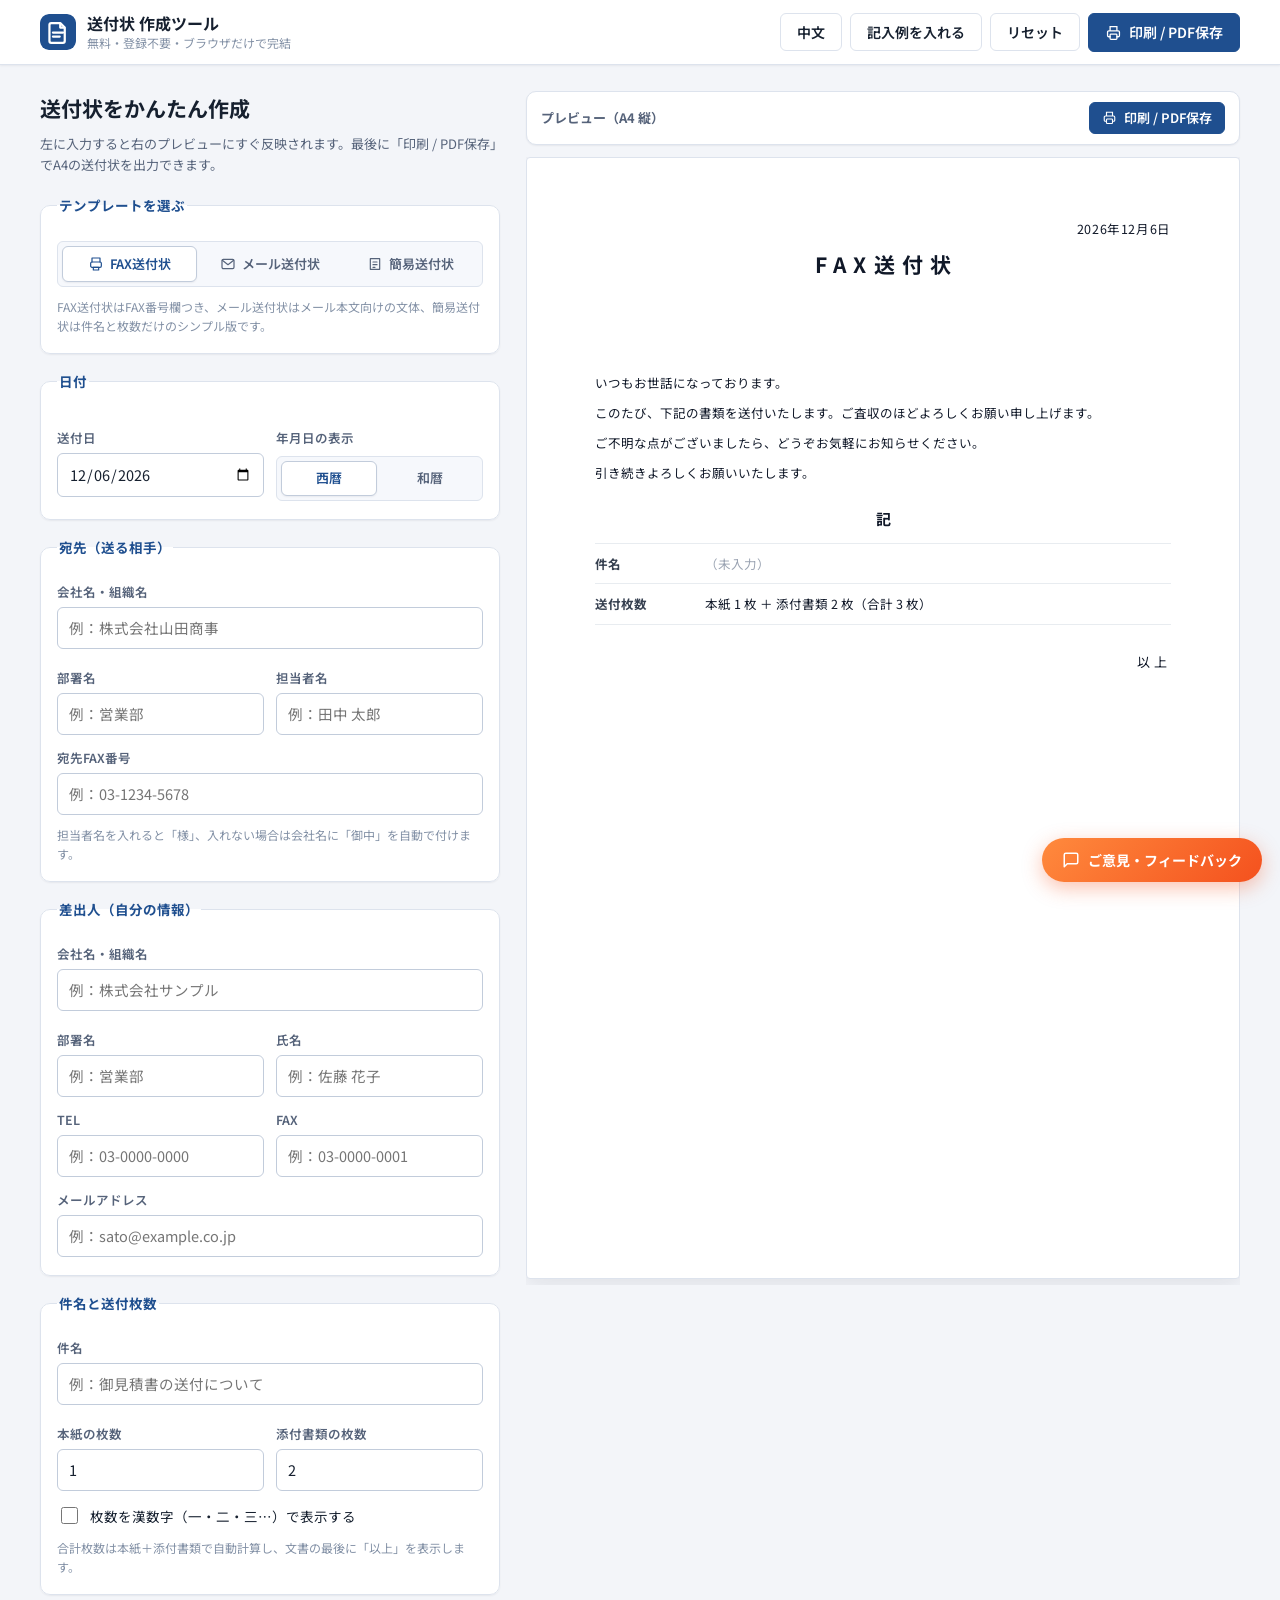
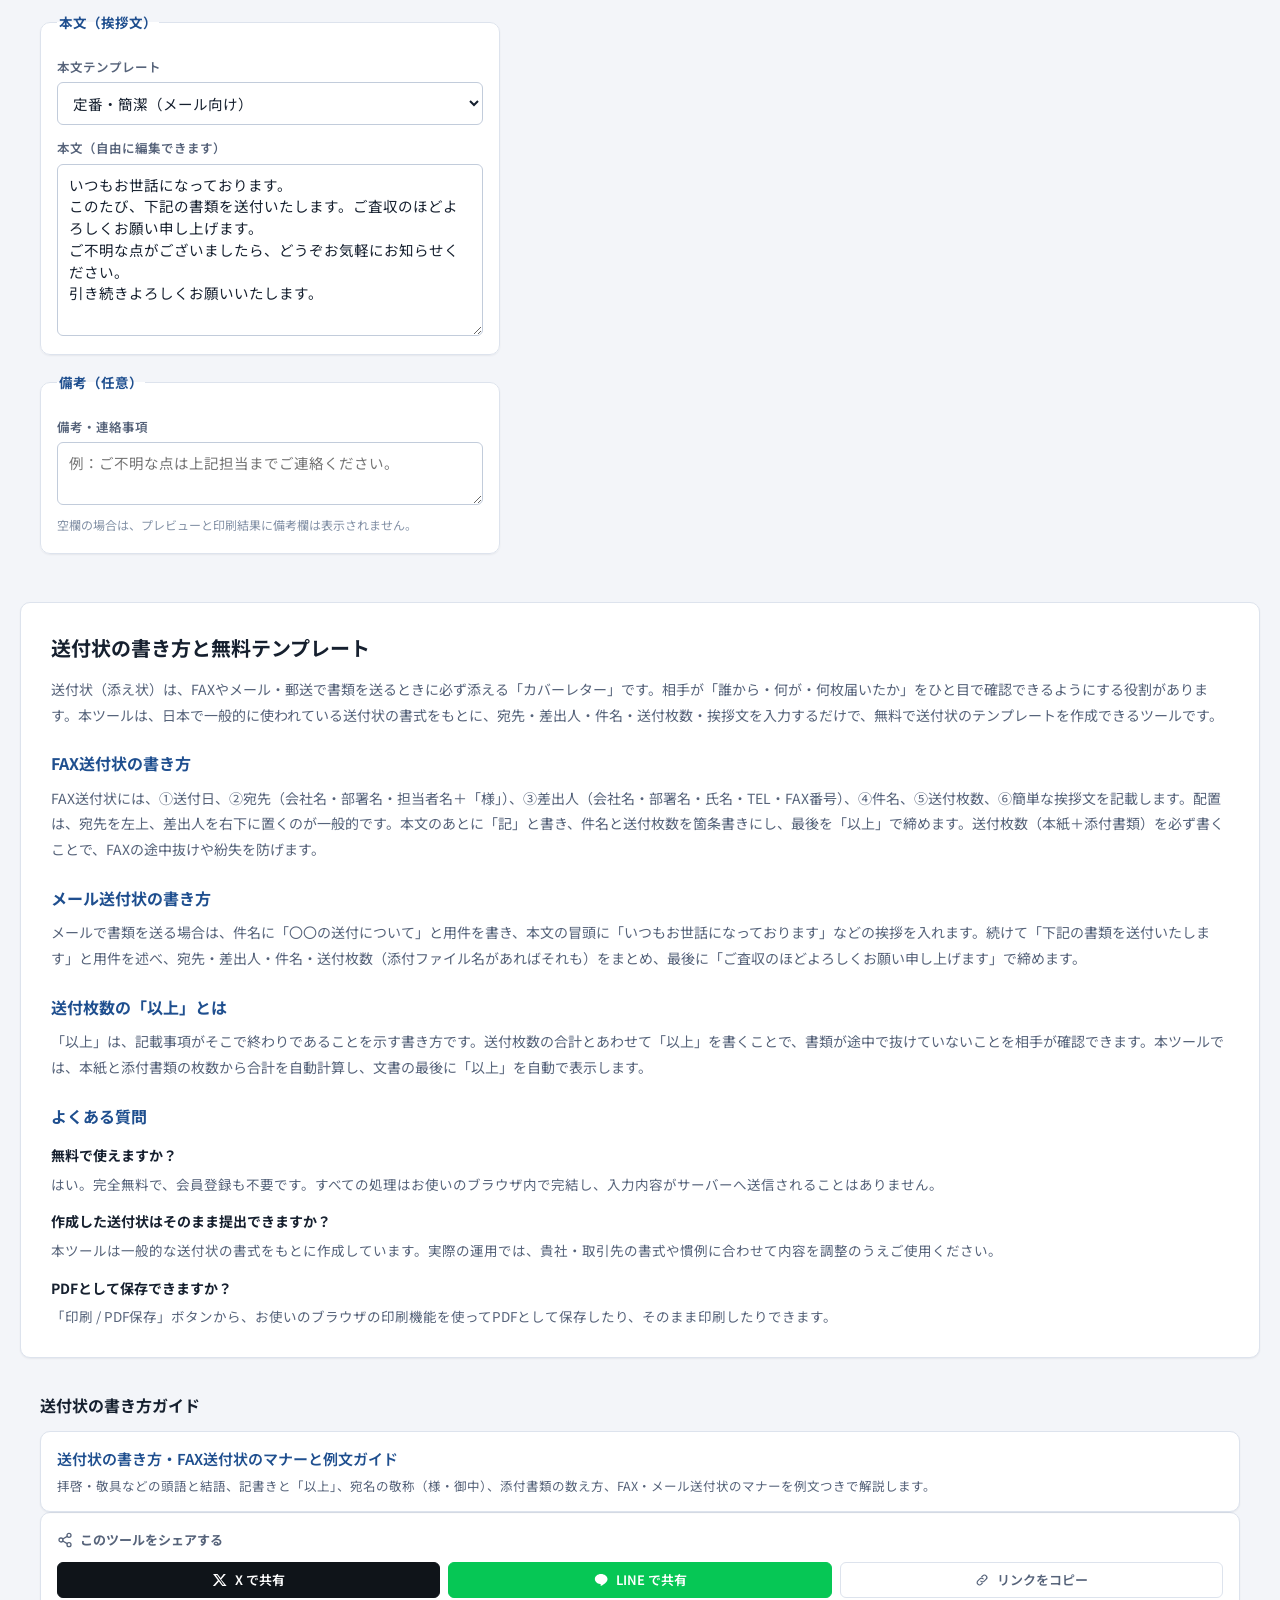
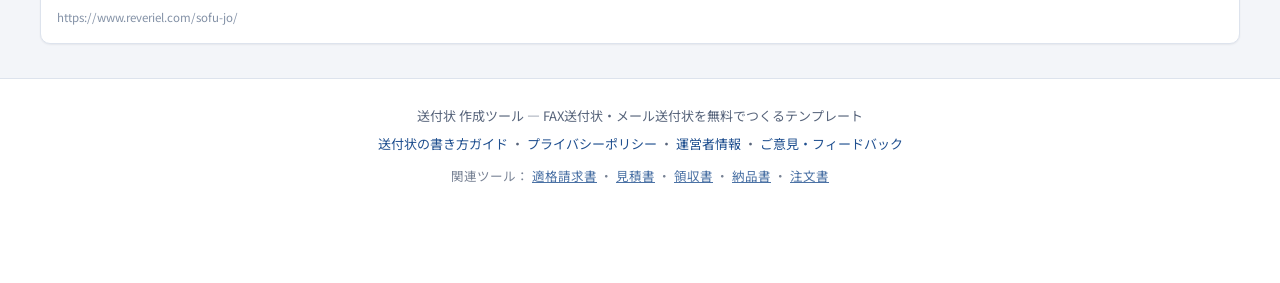
==== commit c9a74559: "PM迭代：补隐私政策/运营者信息/SEO教程页+联盟区块+跨站CTA按钮配色修复" ====
--- a/index.html
+++ b/index.html
@@ -340,6 +340,17 @@
   </dl>
 </section>
 
+<!-- ===================== 書き方ガイド ===================== -->
+<section class="wrap no-print" aria-labelledby="guideNavTitle">
+  <h2 class="guide-nav-h2" id="guideNavTitle" data-i18n="guideNavH2">送付状の書き方ガイド</h2>
+  <ul class="guide-nav">
+    <li>
+      <a href="kakikata.html" data-i18n="guideNavLink">送付状の書き方・FAX送付状のマナーと例文ガイド</a>
+      <span class="guide-nav-desc" data-i18n="guideNavDesc">拝啓・敬具などの頭語と結語、記書きと「以上」、宛名の敬称（様・御中）、添付書類の数え方、FAX・メール送付状のマナーを例文つきで解説します。</span>
+    </li>
+  </ul>
+</section>
+
 <!-- ===================== 共有 ===================== -->
 <section class="wrap no-print">
   <section class="share-block" id="shareBlock" aria-label="share">
@@ -368,7 +379,12 @@
 <footer class="site-footer no-print">
   <div class="wrap">
     <p data-i18n="footerText">送付状 作成ツール — FAX送付状・メール送付状を無料でつくるテンプレート</p>
-    <p><a href="https://docs.google.com/forms/d/e/1FAIpQLSfHGUfgAlViT3TFiVtJi_EpJ4ioUpd9oGyaJ7rehEV-gBH_PA/viewform?usp=pp_url&amp;entry.1745177199=%E9%80%81%E4%BB%98%E7%8A%B6" target="_blank" rel="noopener" data-i18n="footerFeedback">ご意見・フィードバック</a></p>
+    <p class="footer-links">
+      <a href="kakikata.html" data-i18n="footerGuide">送付状の書き方ガイド</a> ・
+      <a href="privacy.html" data-i18n="footerPrivacy">プライバシーポリシー</a> ・
+      <a href="company.html" data-i18n="footerCompany">運営者情報</a> ・
+      <a href="https://docs.google.com/forms/d/e/1FAIpQLSfHGUfgAlViT3TFiVtJi_EpJ4ioUpd9oGyaJ7rehEV-gBH_PA/viewform?usp=pp_url&amp;entry.1745177199=%E9%80%81%E4%BB%98%E7%8A%B6" target="_blank" rel="noopener" data-i18n="footerFeedback">ご意見・フィードバック</a>
+    </p>
     <p class="related">
       <span data-i18n="relatedLabel">関連ツール：</span>
       <a href="https://www.reveriel.com/japan-invoice-pdf/">適格請求書</a> ・
--- a/style.css
+++ b/style.css
@@ -456,6 +456,28 @@
 .site-footer p { margin: 0 0 6px; }
 .site-footer .related { margin-top: 10px; font-size: 12.5px; opacity: .8; }
 .site-footer .related a { white-space: nowrap; }
+.site-footer .footer-links { margin: 0 0 6px; }
+.site-footer .footer-links a { color: var(--c-accent); text-decoration: none; }
+.site-footer .footer-links a:hover { text-decoration: underline; }
+
+/* ---------------- 書き方ガイドへの内部リンク ---------------- */
+
+.guide-nav-h2 {
+  margin: 30px 0 12px;
+  font-size: 16px;
+  color: var(--c-text);
+}
+.guide-nav { list-style: none; display: grid; gap: 12px; margin: 0; padding: 0; }
+.guide-nav li {
+  padding: 14px 16px;
+  background: var(--c-surface);
+  border: 1px solid var(--c-border);
+  border-radius: var(--radius);
+  box-shadow: var(--shadow-sm);
+}
+.guide-nav a { color: var(--c-accent); font-weight: 600; text-decoration: none; }
+.guide-nav a:hover { text-decoration: underline; }
+.guide-nav-desc { display: block; margin-top: 4px; font-size: 12.5px; line-height: 1.7; color: var(--c-text-muted); }
 
 /* ---------------- フィードバックFAB（右下固定・常時表示） ---------------- */
 .feedback-fab {
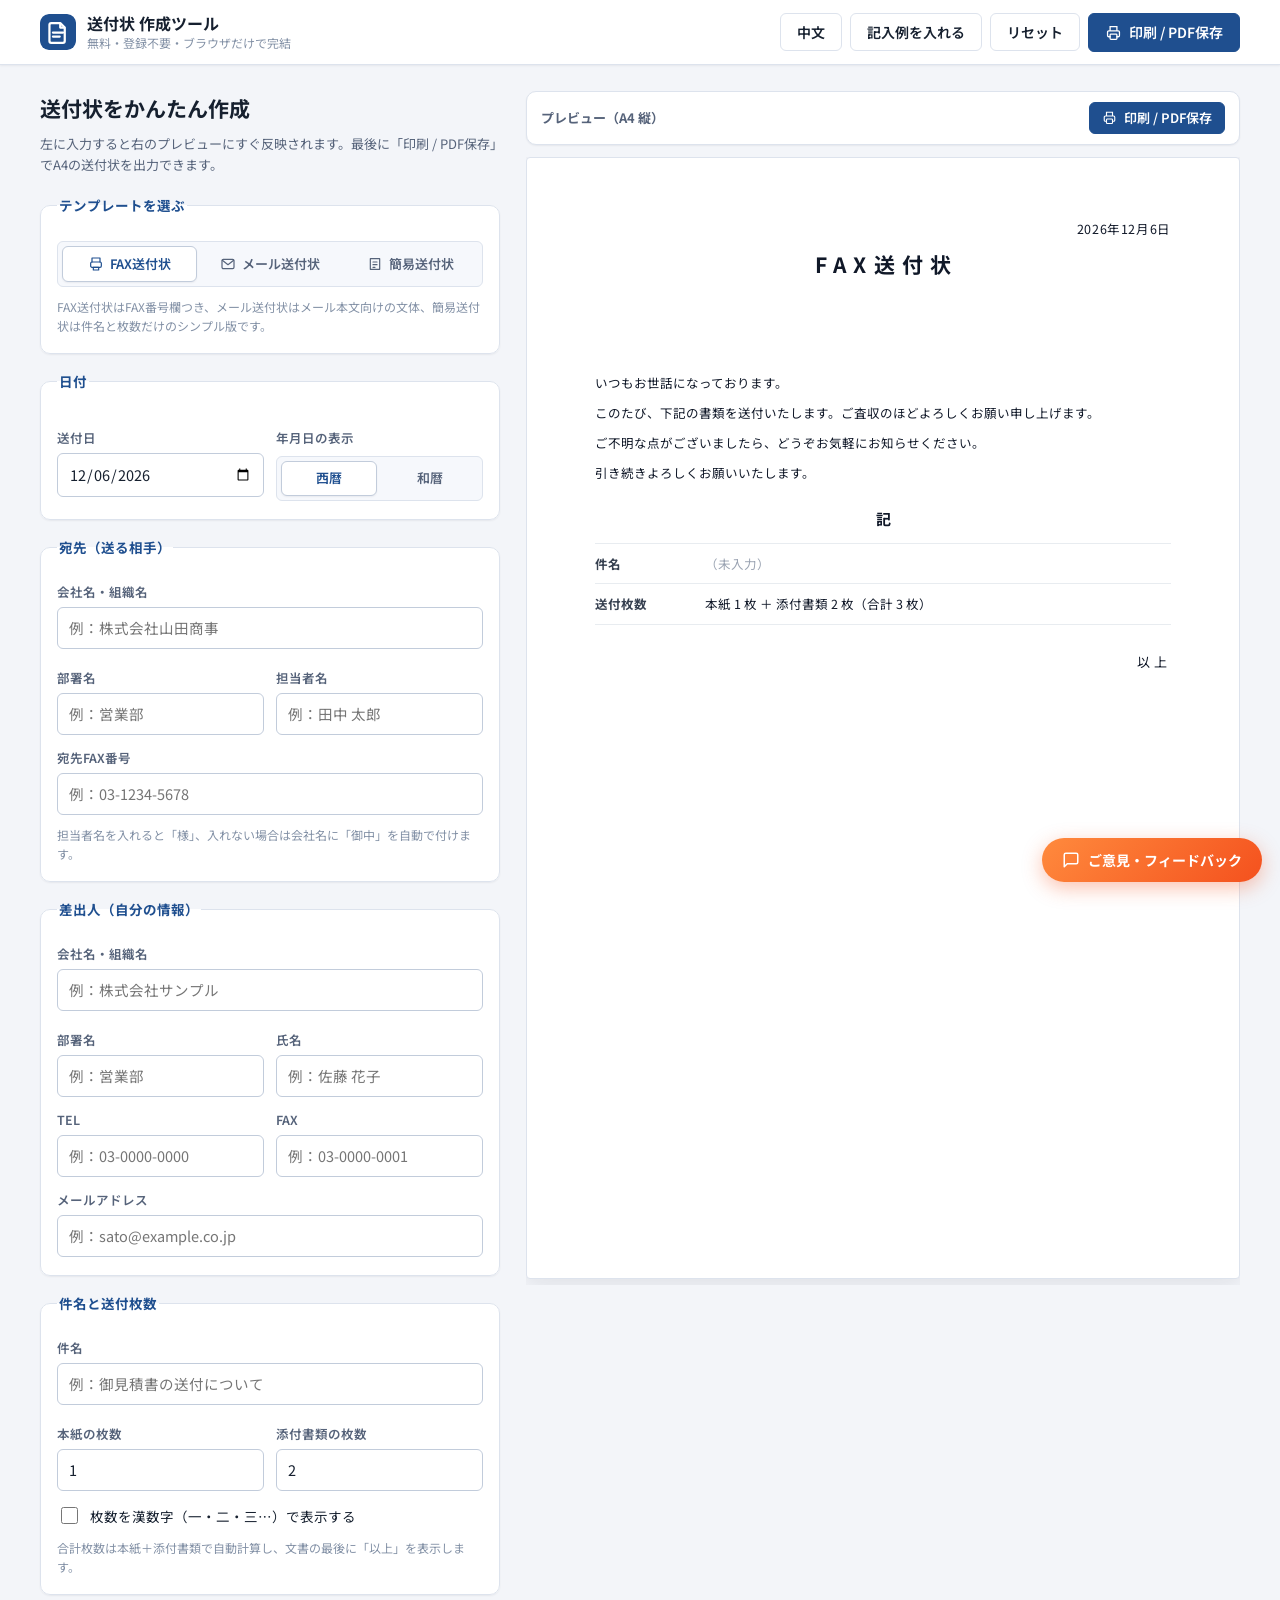
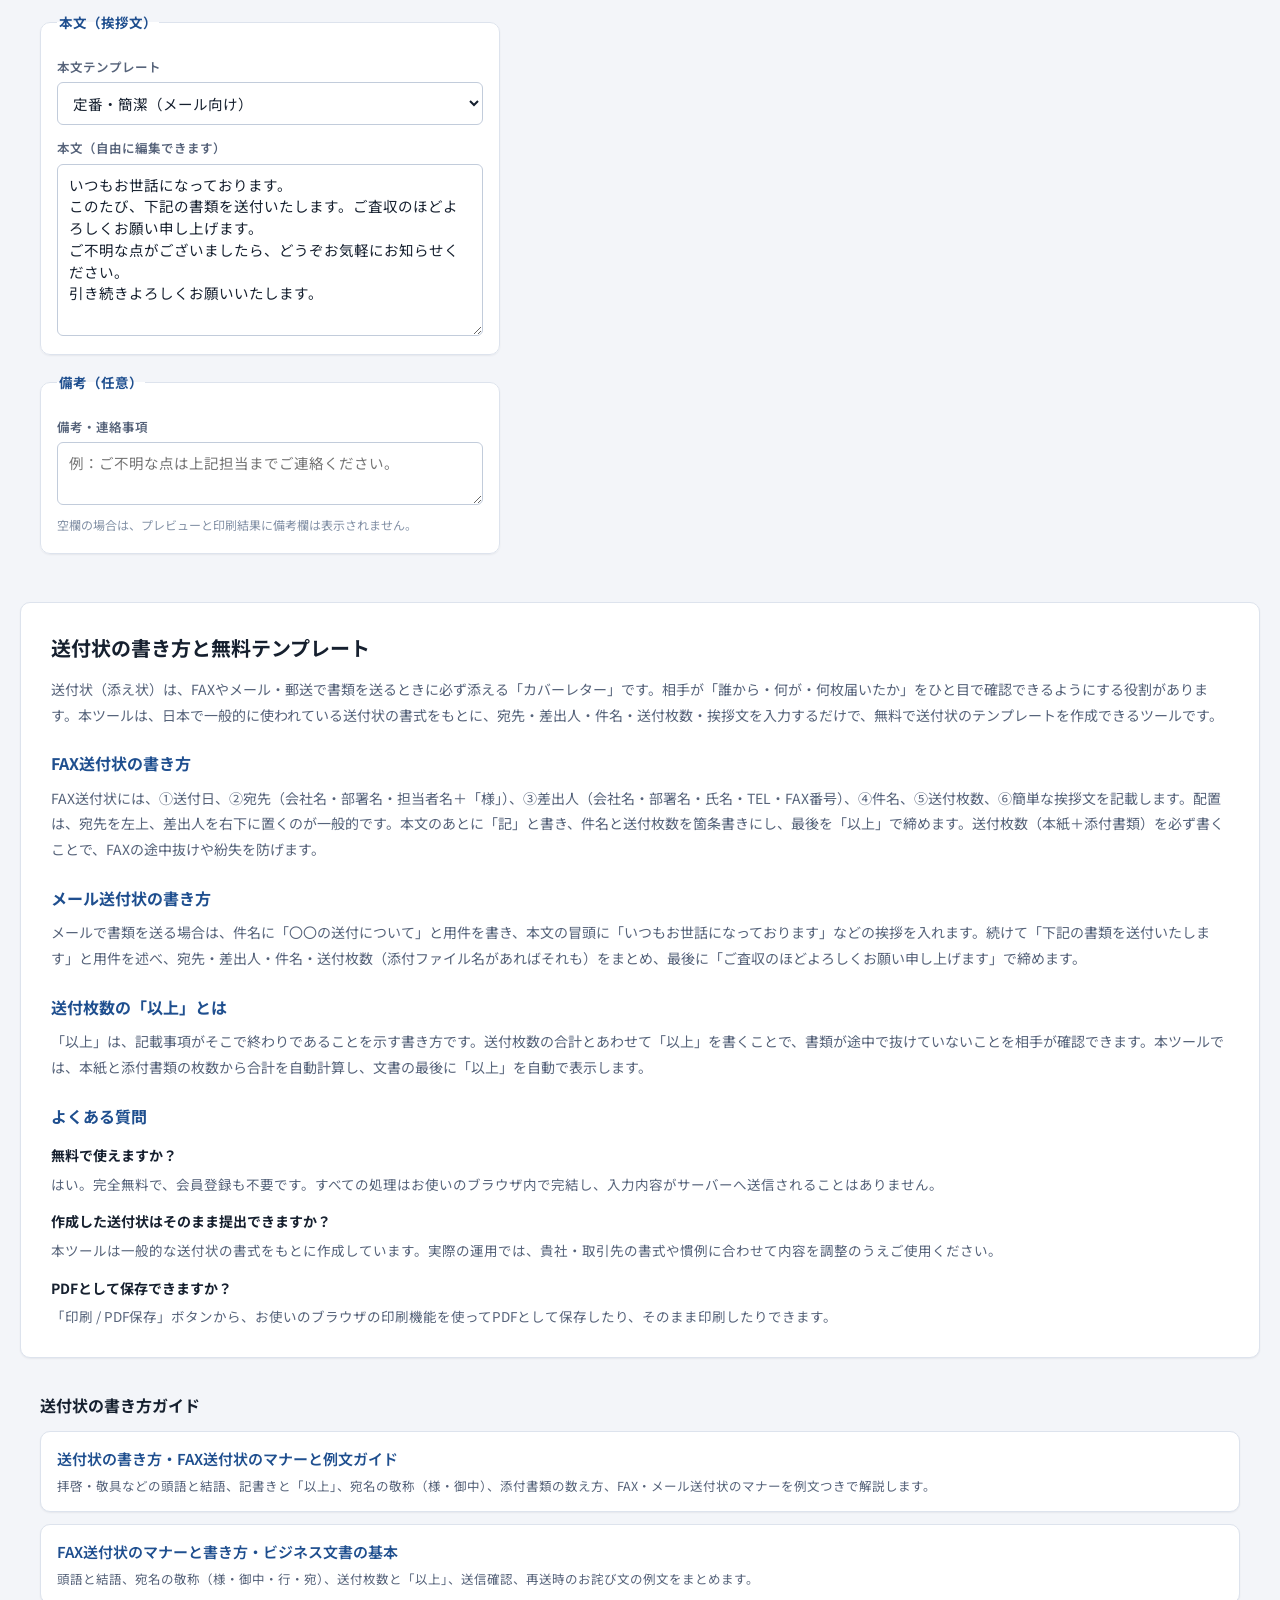
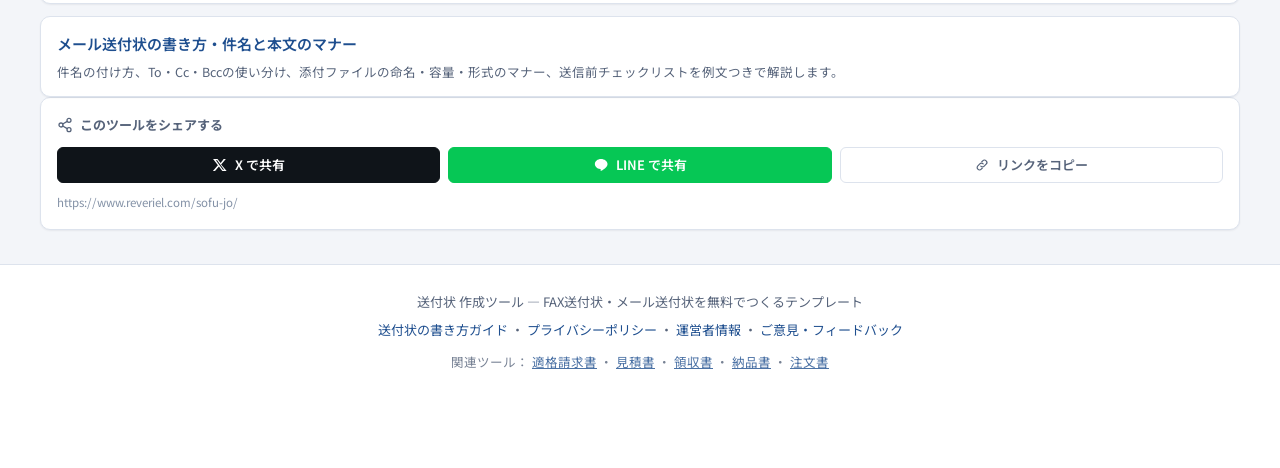
==== commit 76791486: "教程页扩充：新增書き方解説教程2篇并更新首页入口/sitemap" ====
--- a/index.html
+++ b/index.html
@@ -348,6 +348,14 @@
       <a href="kakikata.html" data-i18n="guideNavLink">送付状の書き方・FAX送付状のマナーと例文ガイド</a>
       <span class="guide-nav-desc" data-i18n="guideNavDesc">拝啓・敬具などの頭語と結語、記書きと「以上」、宛名の敬称（様・御中）、添付書類の数え方、FAX・メール送付状のマナーを例文つきで解説します。</span>
     </li>
+    <li>
+      <a href="fax-manner.html" data-i18n="guideNavLink2">FAX送付状のマナーと書き方・ビジネス文書の基本</a>
+      <span class="guide-nav-desc" data-i18n="guideNavDesc2">頭語と結語、宛名の敬称（様・御中・行・宛）、送付枚数と「以上」、送信確認、再送時のお詫び文の例文をまとめます。</span>
+    </li>
+    <li>
+      <a href="mail-manner.html" data-i18n="guideNavLink3">メール送付状の書き方・件名と本文のマナー</a>
+      <span class="guide-nav-desc" data-i18n="guideNavDesc3">件名の付け方、To・Cc・Bccの使い分け、添付ファイルの命名・容量・形式のマナー、送信前チェックリストを例文つきで解説します。</span>
+    </li>
   </ul>
 </section>
 
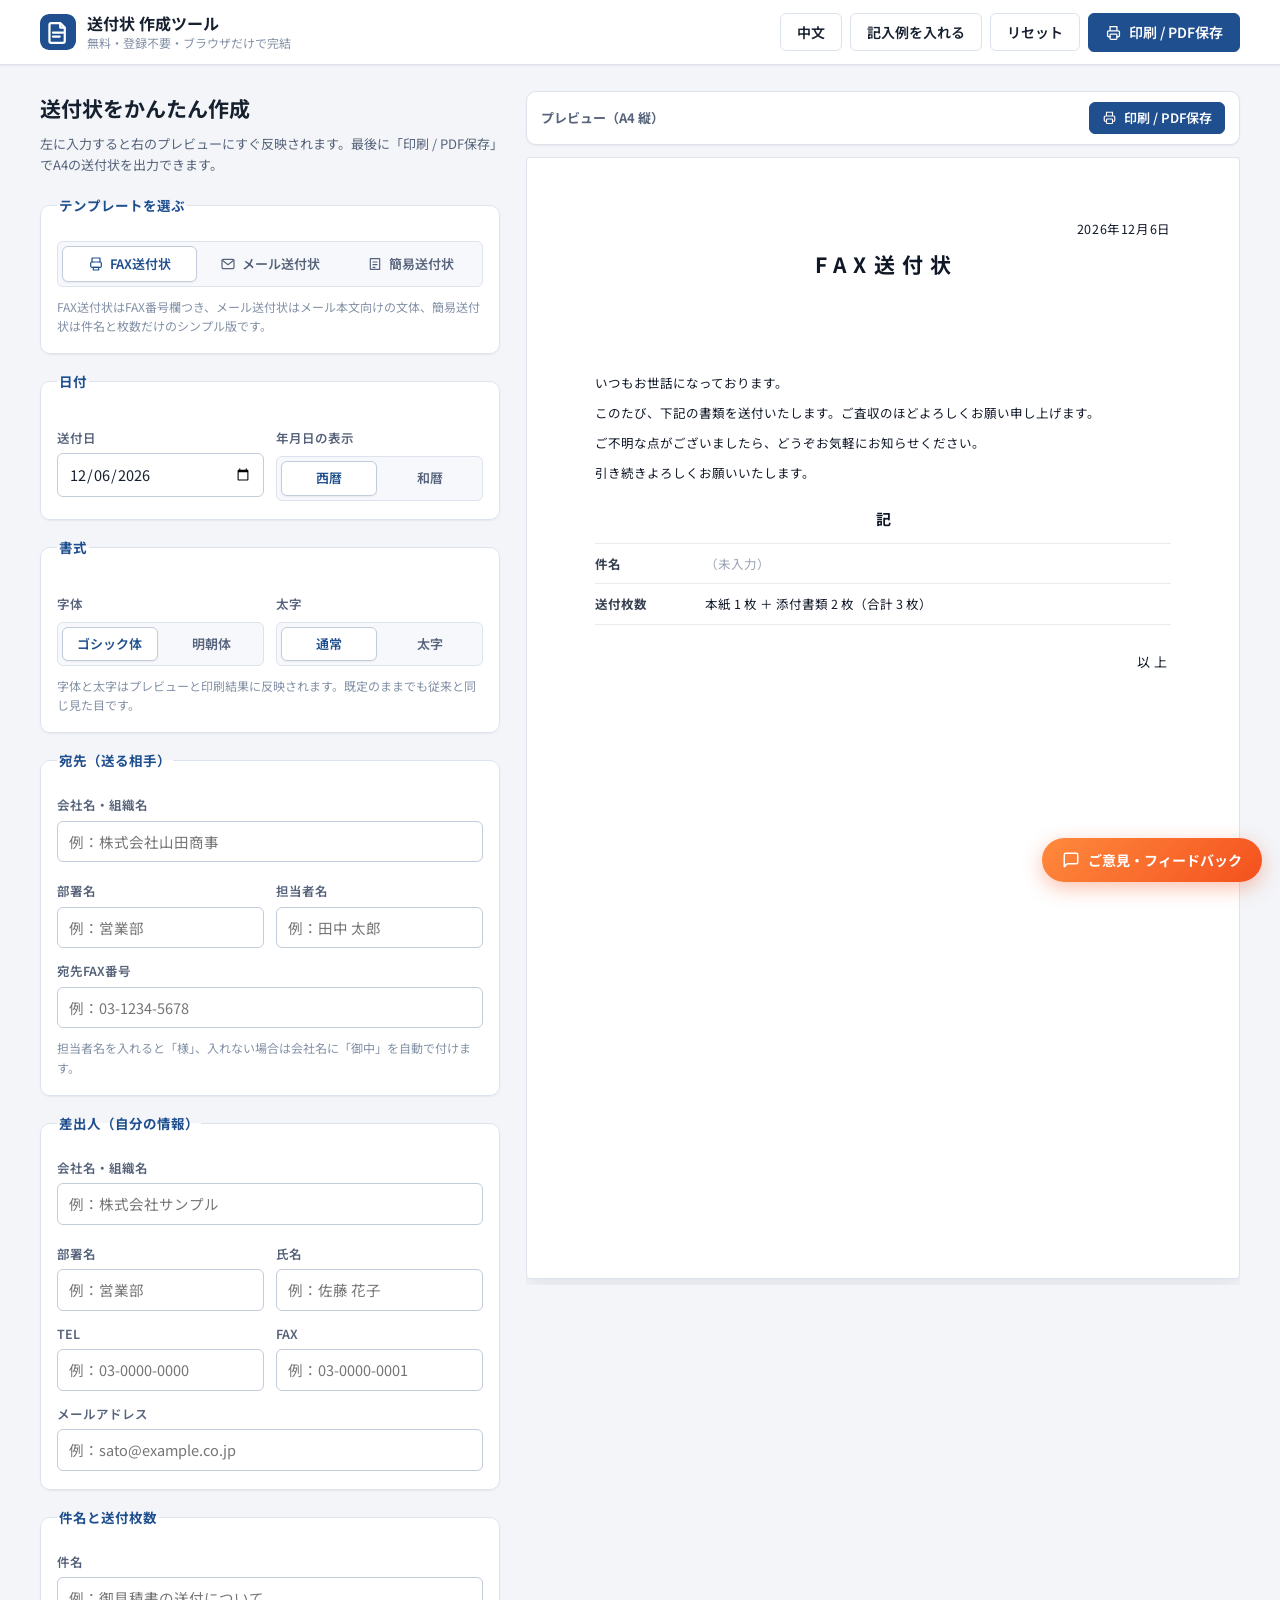
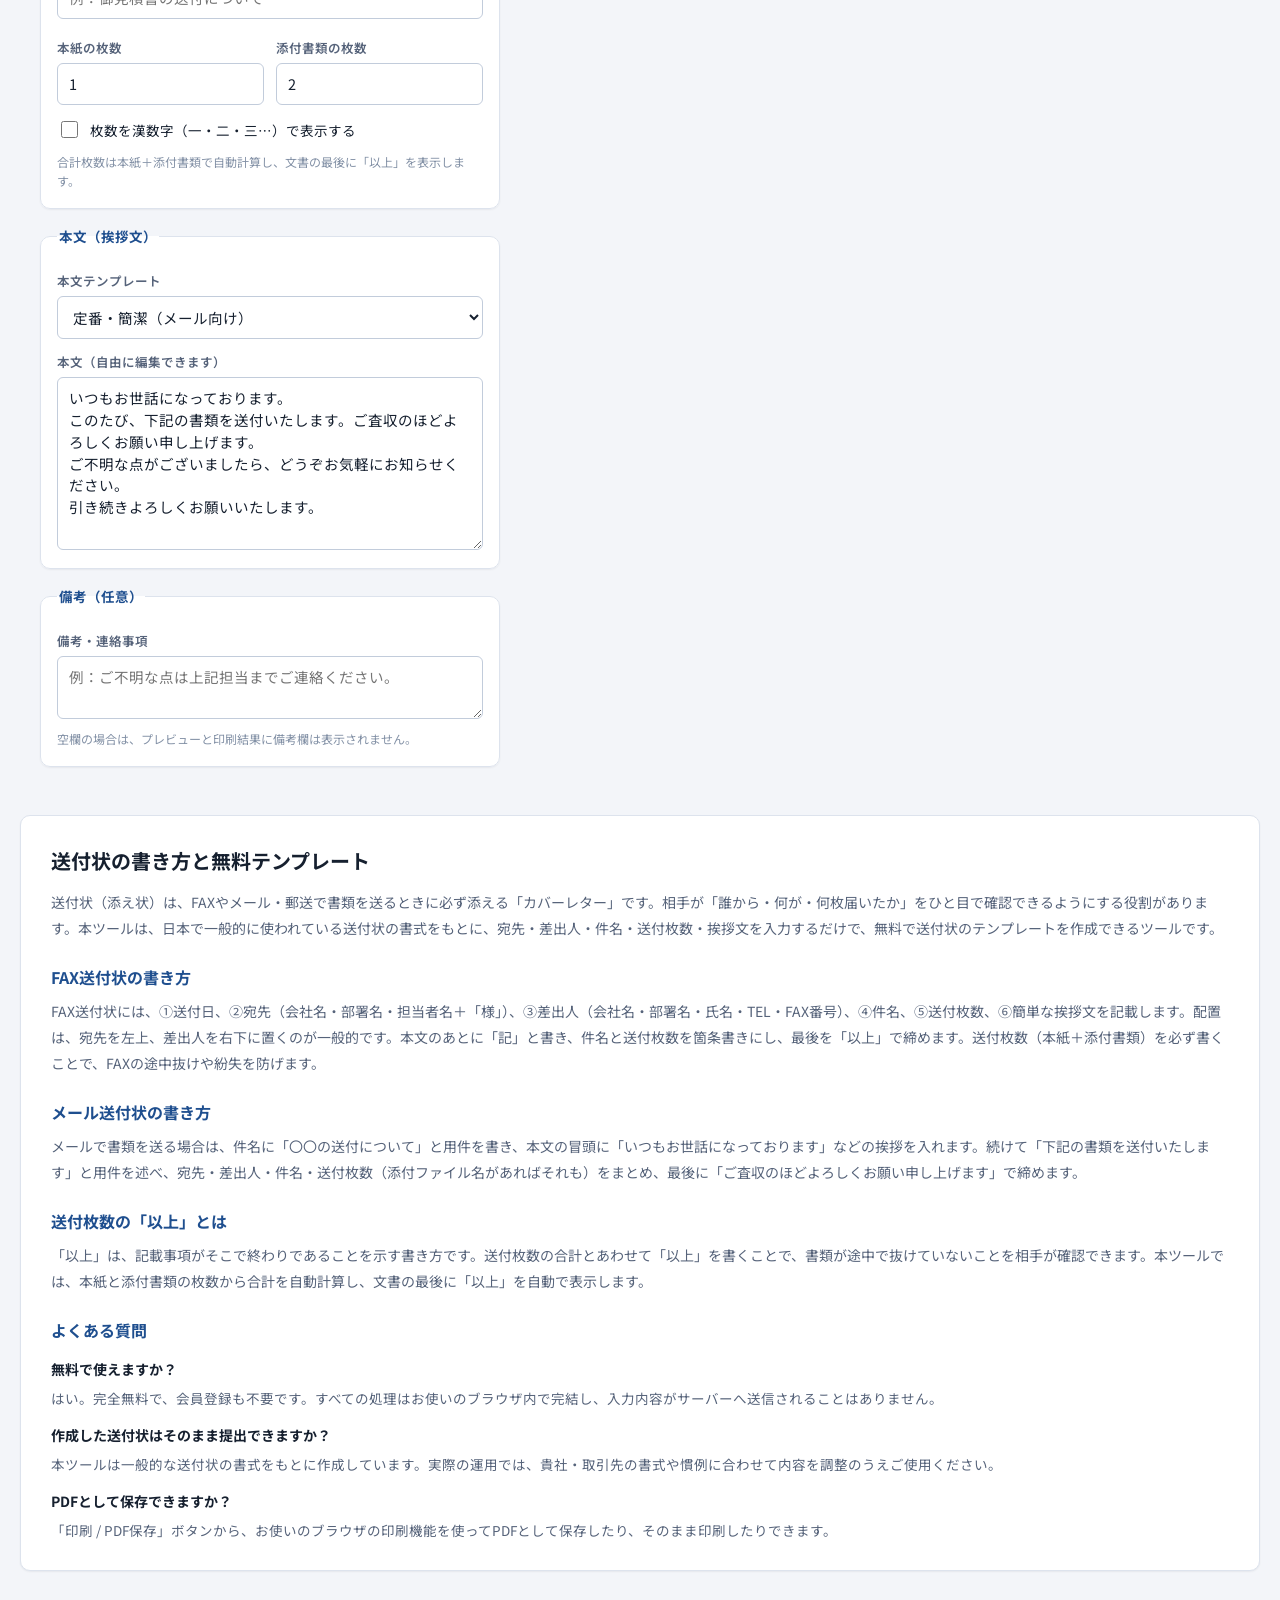
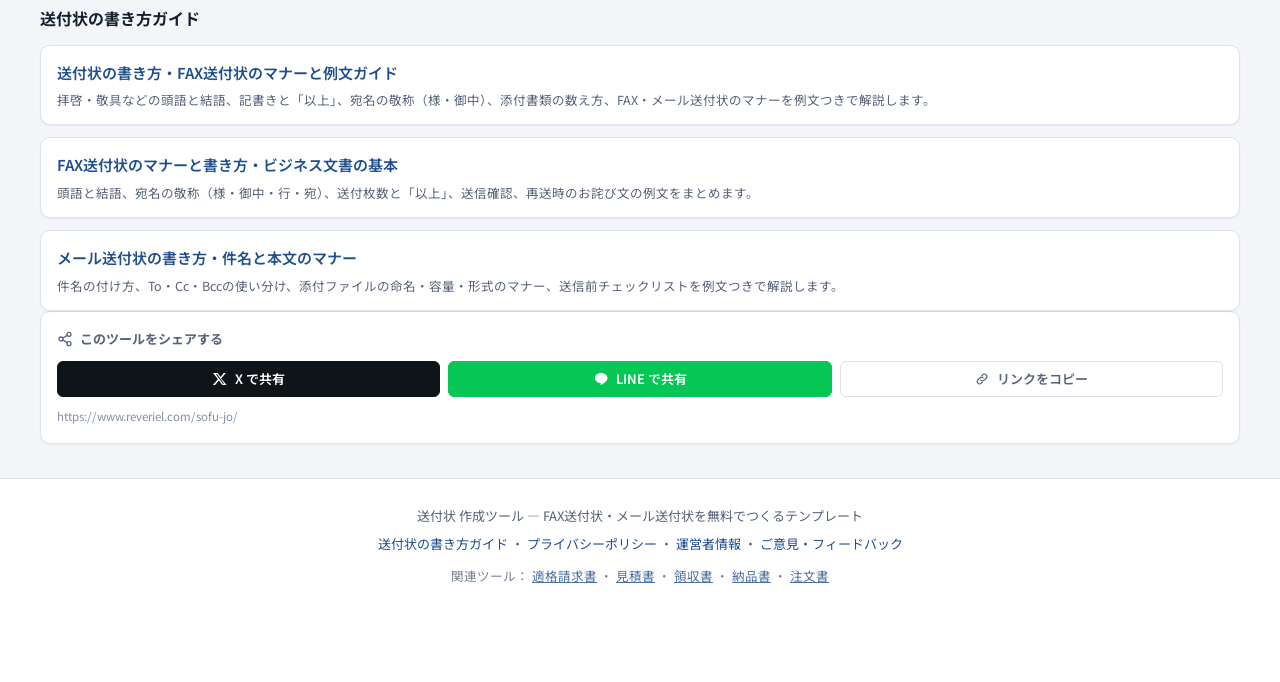
==== commit e267e84e: "書式控件：字体（明朝／ゴシック）・太字のカスタマイズを追加" ====
--- a/index.html
+++ b/index.html
@@ -22,7 +22,7 @@
 <meta name="twitter:image" content="https://www.reveriel.com/sofu-jo/og-image.png">
 <link rel="preconnect" href="https://fonts.googleapis.com">
 <link rel="preconnect" href="https://fonts.gstatic.com" crossorigin>
-<link href="https://fonts.googleapis.com/css2?family=Noto+Sans+JP:wght@400;500;700&family=Noto+Sans+SC:wght@400;500;700&display=swap" rel="stylesheet">
+<link href="https://fonts.googleapis.com/css2?family=Noto+Sans+JP:wght@400;500;700&family=Noto+Serif+JP:wght@400;600;700&family=Noto+Sans+SC:wght@400;500;700&display=swap" rel="stylesheet">
 <link rel="icon" href="data:image/svg+xml,%3Csvg xmlns='http://www.w3.org/2000/svg' viewBox='0 0 32 32'%3E%3Crect width='32' height='32' rx='7' fill='%231f4f8f'/%3E%3Cpath d='M9 8h10l5 5v11a2 2 0 0 1-2 2H9a2 2 0 0 1-2-2V10a2 2 0 0 1 2-2z' fill='none' stroke='%23fff' stroke-width='2.2' stroke-linejoin='round'/%3E%3Cpath d='M18 8v5h5' fill='none' stroke='%23fff' stroke-width='2.2' stroke-linejoin='round'/%3E%3Cpath d='M11 17h9M11 21h6' stroke='%23fff' stroke-width='2.2' stroke-linecap='round'/%3E%3C/svg%3E">
 <link rel="stylesheet" href="style.css">
 <!-- Cloudflare Web Analytics --><script type='module' src='https://static.cloudflareinsights.com/beacon.min.js' data-cf-beacon='{"token": "6fc01bf3ac5e457ba1bd16b91e5b653e"}'></script><!-- End Cloudflare Web Analytics -->
@@ -189,6 +189,28 @@
       </div>
     </fieldset>
 
+    <!-- 書式 -->
+    <fieldset class="card">
+      <legend class="card-legend" data-i18n="legendFormat">書式</legend>
+      <div class="grid-2">
+        <div class="field">
+          <span class="field-label" data-i18n="lblFont">字体</span>
+          <div class="seg seg-sm" role="group" aria-label="font">
+            <button type="button" class="seg-btn is-active" data-fontfmt="gothic" aria-pressed="true" data-i18n="optGothic">ゴシック体</button>
+            <button type="button" class="seg-btn" data-fontfmt="mincho" aria-pressed="false" data-i18n="optMincho">明朝体</button>
+          </div>
+        </div>
+        <div class="field">
+          <span class="field-label" data-i18n="lblWeight">太字</span>
+          <div class="seg seg-sm" role="group" aria-label="weight">
+            <button type="button" class="seg-btn is-active" data-weightfmt="normal" aria-pressed="true" data-i18n="optNormal">通常</button>
+            <button type="button" class="seg-btn" data-weightfmt="bold" aria-pressed="false" data-i18n="optBold">太字</button>
+          </div>
+        </div>
+      </div>
+      <p class="hint" data-i18n="hintFormat">字体と太字はプレビューと印刷結果に反映されます。既定のままでも従来と同じ見た目です。</p>
+    </fieldset>
+
     <!-- 宛先 -->
     <fieldset class="card">
       <legend class="card-legend" data-i18n="legendTo">宛先（送る相手）</legend>
--- a/style.css
+++ b/style.css
@@ -307,6 +307,18 @@
   overflow: hidden;
 }
 
+/* 書式: 字体（紙面ルートに class を付与。印刷時もそのまま継承される） */
+.paper.font-mincho {
+  font-family: "Noto Serif JP", "Hiragino Mincho ProN", "Yu Mincho", YuMincho, serif;
+}
+/* 既定の紙面と同じ Noto Sans JP を先頭に置き、明朝を選ばない限り従来の見た目を変えない */
+.paper.font-gothic {
+  font-family: "Noto Sans JP", "Hiragino Kaku Gothic ProN", "Yu Gothic", Meiryo, sans-serif;
+}
+
+/* 書式: 太字（紙面全体の基準ウェイト。見出し等の個別指定はそのまま活かす） */
+.paper.weight-bold { font-weight: 700; }
+
 /* ---------------- 送付状 本文書式 ---------------- */
 
 .doc-top { position: relative; margin-bottom: 8mm; }
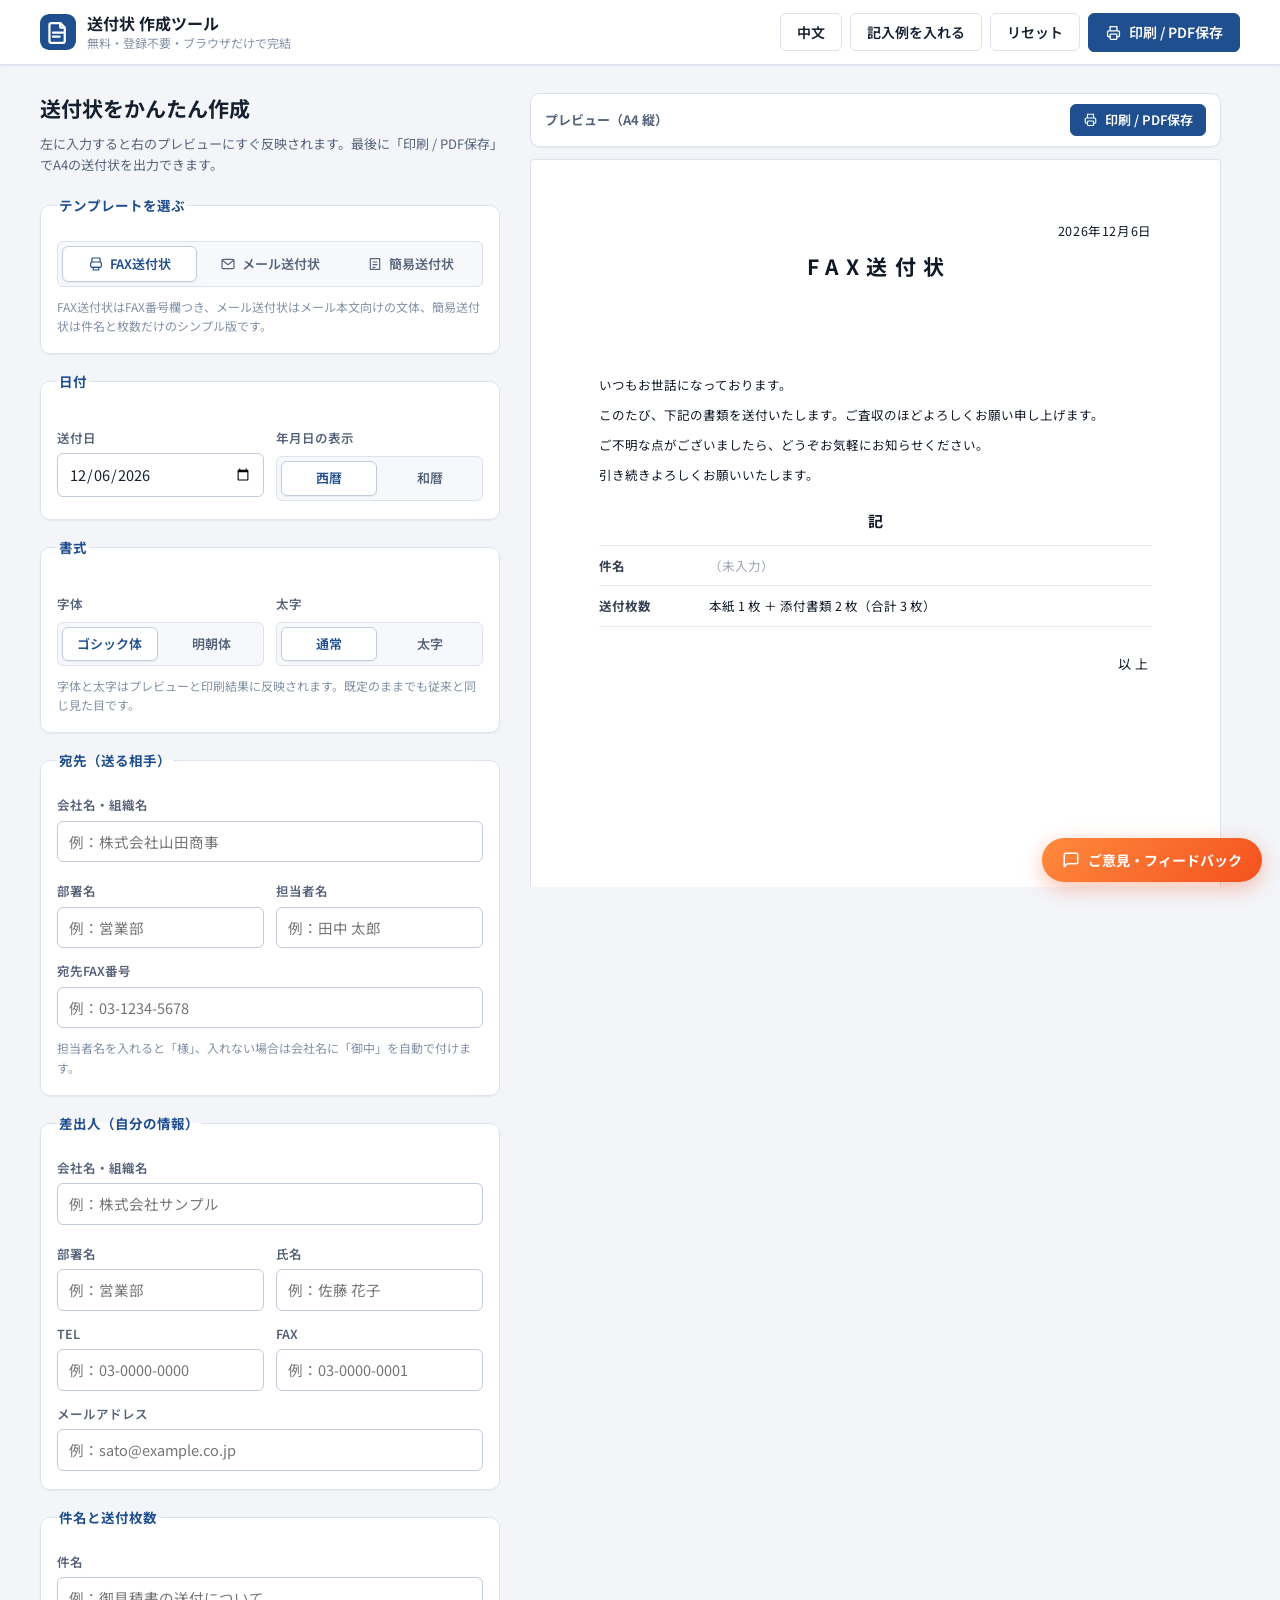
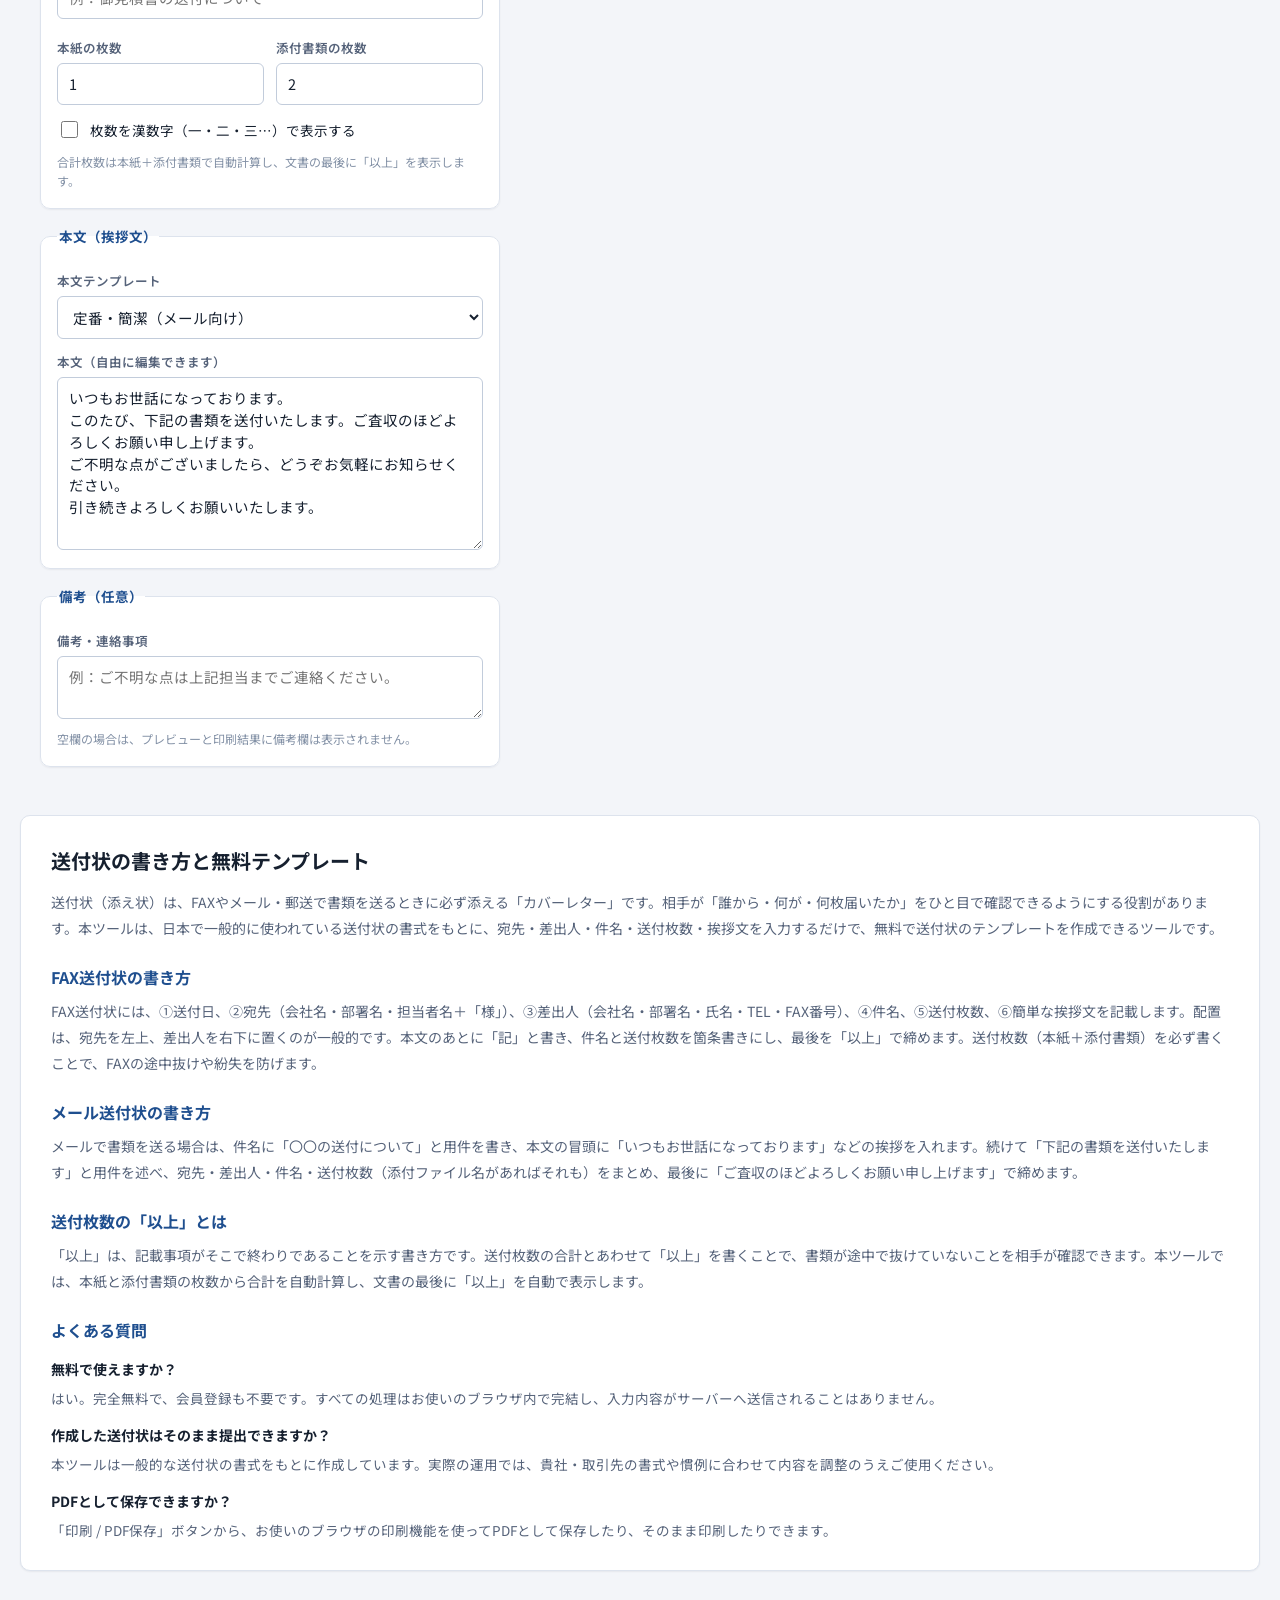
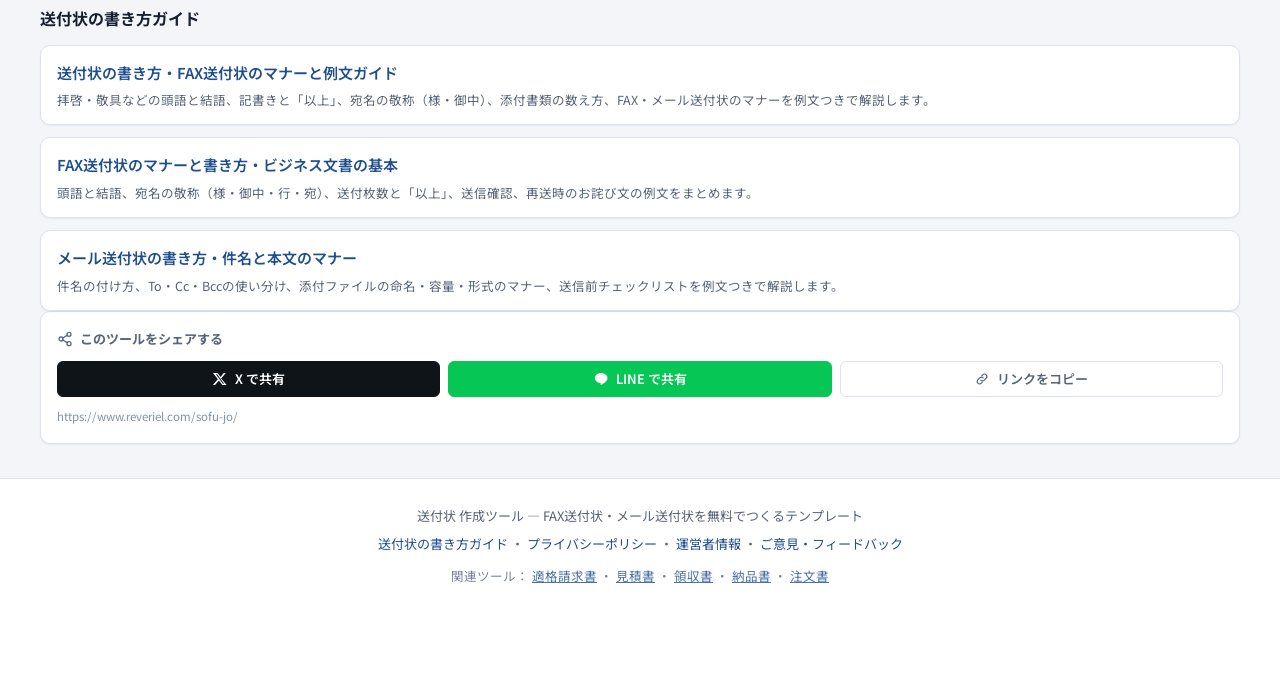
==== commit 4f3a64e0: "匿名1タップ反馈を追加（印刷後に表示／GAS未設定時は待機）" ====
--- a/index.html
+++ b/index.html
@@ -432,5 +432,6 @@
 </a>
 
 <script src="script.js"></script>
+<script src="feedback.js" defer></script>
 </body>
 </html>
--- a/style.css
+++ b/style.css
@@ -271,7 +271,16 @@
 
 /* ---------------- プレビュー ---------------- */
 
-.preview-pane { min-width: 0; }
+.preview-pane {
+  min-width: 0;
+  position: sticky;
+  top: 88px;
+  align-self: start;
+  max-height: calc(100vh - 104px);
+  overflow-y: auto;
+  padding: 2px 4px 16px;
+  scrollbar-gutter: stable;
+}
 
 .preview-bar {
   display: flex;
@@ -527,7 +536,13 @@
 
 @media (max-width: 980px) {
   .layout { grid-template-columns: 1fr; gap: 22px; }
-  .preview-pane { order: 2; }
+  .preview-pane {
+    order: 2;
+    position: static;
+    max-height: none;
+    overflow: visible;
+    padding: 0;
+  }
   .paper { width: 100%; min-height: 0; padding: 22px 20px; }
   .doc-title { font-size: 19px; }
   .doc-parties { flex-direction: column; gap: 5mm; }
@@ -579,7 +594,13 @@
     margin: 0 !important;
   }
 
-  .preview-pane { display: block !important; }
+  .preview-pane {
+    display: block !important;
+    position: static !important;
+    max-height: none !important;
+    overflow: visible !important;
+    padding: 0 !important;
+  }
   .paper-wrap { overflow: visible !important; padding: 0 !important; }
 
   .paper {
